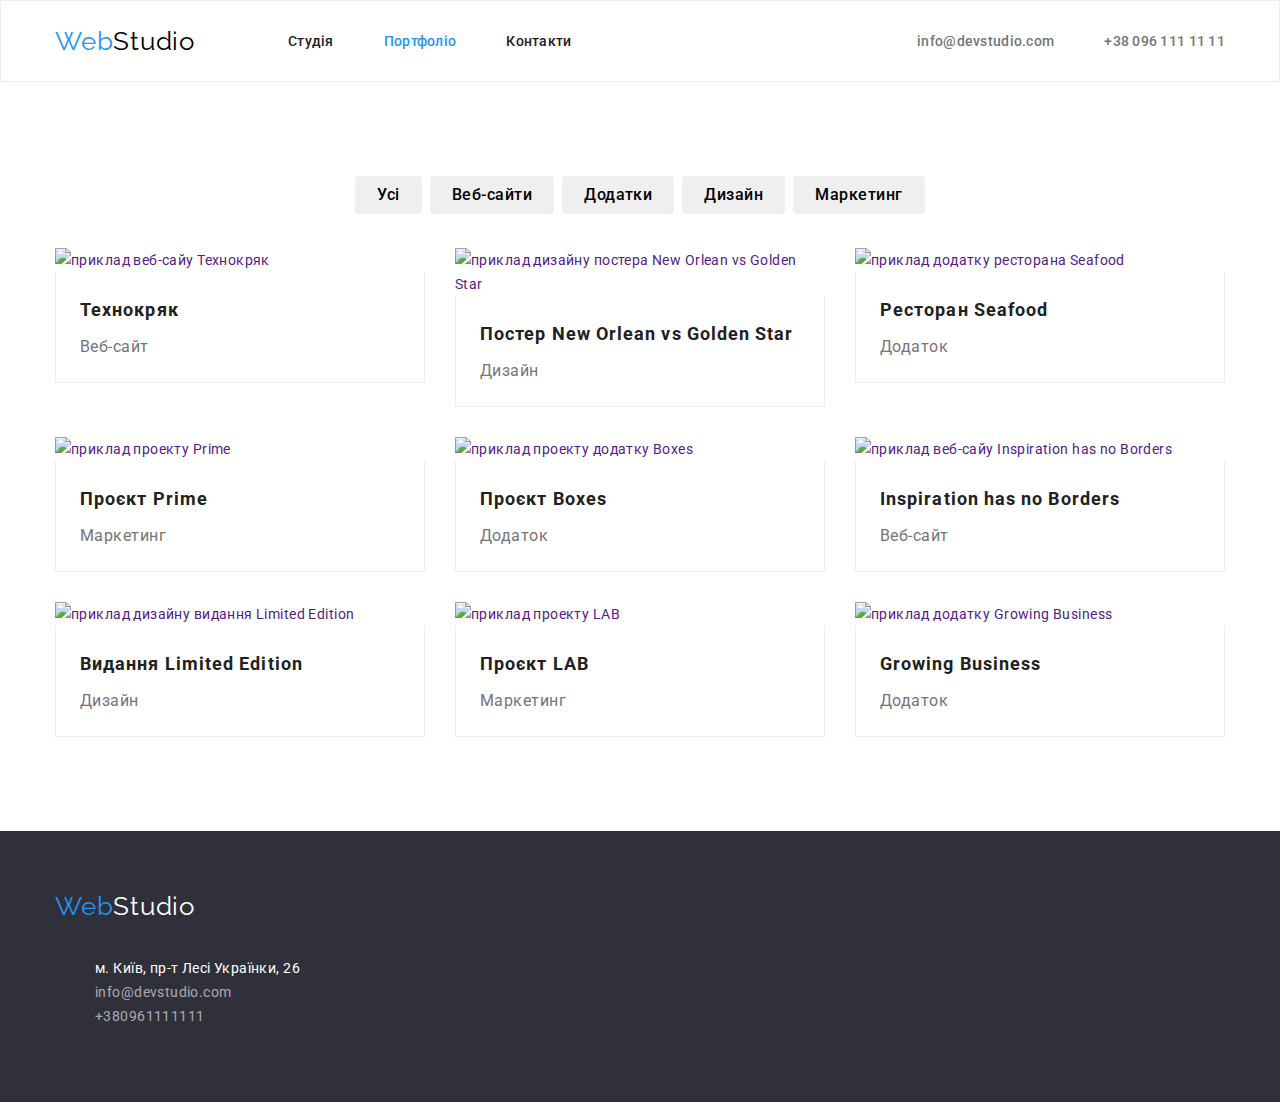
==== portfolio.html @ 585552d9 "Закінчена 3 домашня робота" ====
<!DOCTYPE html>
<html lang="uk">
  <head>
    <meta charset="UTF-8" />
    <meta http-equiv="X-UA-Compatible" content="IE=edge" />
    <meta name="viewport" content="width=device-width, initial-scale=1.0" />
    <title>WebStudio</title>
    <link rel="preconnect" href="https://fonts.googleapis.com" />
    <link rel="preconnect" href="https://fonts.gstatic.com" crossorigin />
    <link
      href="https://fonts.googleapis.com/css2?family=Raleway:wght@700&family=Roboto:wght@400;500;700;900&display=swap"
      rel="stylesheet"
    />
    <link 
    rel="stylesheet"
    href="https://cdnjs.cloudflare.com/ajax/libs/modern-normalize/1.1.0/modern-normalize.min.css"
    />
    <link rel="stylesheet" href="./css/styles.css" />
  </head>
  <body>
    <header class="page-header">
     <div class="container container-top-line">
      <a href="./index.html" lang="en" class="logo"><span class="logo-blue">Web</span>Studio</a>
      <nav>
        <ul class="menu-nav list">
          <li class="menu-nav-item"><a href="./index.html" class="link">Студія</a></li>
          <li class="menu-nav-item"><a href="./portfolio.html" class="link current">Портфоліо</a></li>
          <li class="menu-nav-item"><a href="./contact.html" class="link">Контакти</a></li>
        </ul>
      </nav>

      <ul class="contact list">
        <li class="contact-item">
          <a href="mailto:info@devstudio.com" class="link">info@devstudio.com</a>
        </li>
        <li class="contact-item">
          <a href="tel:+380961111111" class="link">+38 096 111 11 11</a>
        </li>
      </ul>
     </div>
    </header>
    <main >
      <section class="our-projects">
        <div class="container">
        <h1 class="peculiarities-title">Усі роботи</h1>
        <ul class="filter list">
          <li><button type="button" class="btn">Усі</button></li>
          <li><button type="button" class="btn">Веб-сайти</button></li>
          <li><button type="button" class="btn">Додатки</button></li>
          <li><button type="button" class="btn">Дизайн</button></li>
          <li><button type="button" class="btn">Маркетинг</button></li>
        </ul>
    </div>
    <div class="container">
        <ul class="projects list">
         <li class="project-item"> 
          <a href="" class="link">
            <img src="./images/img-8.jpg" alt="приклад веб-сайу Технокряк" width="370" />
            <div class="project-item-description">
            <h2 class="title">Технокряк</h2>
            <p class="title-text">Веб-сайт</p>
            </div>
          </a>
         </li>
         <li class="project-item">
          <a href="" class="link">
            <img
              src="./images/img-9.jpg"
              alt="приклад дизайну постера New Orlean vs Golden Star"
              width="370"
            />
            <div class="project-item-description">
            <h2 class="title">Постер <span lang="en">New Orlean vs Golden Star</span></h2>
            <p class="title-text">Дизайн</p>
            </div>
          </a>
          </li>
          <li class="project-item">
           <a href="" class="link">
            <img src="./images/img-10.jpg" alt="приклад додатку ресторана Seafood" width="370" />
            <div class="project-item-description">
            <h2 class="title">Ресторан <span lang="en">Seafood</span></h2>
            <p class="title-text">Додаток</p>
            </div>
           </a>
          </li>
          <li class="project-item">
           <a href="" class="link">
            <img src="./images/img-11.jpg" alt="приклад проекту Prime" width="370" />
            <div class="project-item-description">
            <h2 class="title">Проєкт <span lang="en">Prime</span></h2>
            <p class="title-text">Маркетинг</p>
            </div>
           </a>
          </li>
          <li class="project-item">
            <a href="" class="link">
            <img src="./images/img-12.jpg" alt="приклад проекту додатку Boxes" width="370" />
            <div class="project-item-description">
            <h2 class="title">Проєкт <span lang="en">Boxes</span></h2>
            <p class="title-text">Додаток</p>
            </div>
            </a>
          </li>
          <li class="project-item">
           <a href="" class="link">
            <img
              src="./images/img-13.jpg"
              alt="приклад веб-сайу Inspiration has no Borders"
              width="370"
            />
            <div class="project-item-description">
            <h2 class="title" lang="en">Inspiration has no Borders</h2>
            <p class="title-text">Веб-сайт</p>
            </div>
           </a>
          </li>
          <li class="project-item">
            <a href="" class="link">
            <img
              src="./images/img-14.jpg"
              alt="приклад дизайну видання Limited Edition"
              width="370"
            />
           <div class="project-item-description">
            <h2 class="title">Видання <span lang="en">Limited Edition</span></h2>
            <p class="title-text">Дизайн</p>
           </div>
           </a>
          </li>
          <li class="project-item">
            <a href="" class="link">
            <img src="./images/img-15.jpg" alt="приклад проекту LAB" width="370" />
            <div class="project-item-description">
            <h2 class="title">Проєкт <span lang="en">LAB</span></h2>
            <p class="title-text">Маркетинг</p>
            </div>
            </a>
          </li>
          <li class="project-item">
            <a href="" class="link">
            <img src="./images/img-16.jpg" alt="приклад додатку Growing Business" width="370" />
            <div class="project-item-description">
            <h2 class="title" lang="en">Growing Business</h2>
            <p class="title-text">Додаток</p>
            </div>
            </a>
          </li>
        </ul>
      </div>
      </section>
    </main>
    <footer class="footer business">
      <!--footer(нижній колонтитул)-->
      <div class="container">
      <a href="./index.html" lang="en" class="logo"><span class="logo-blue">Web</span>Studio</a>
      <address>
        <ul>
          <li>
            <a
              class="text"
              href="https://goo.gl/maps/SXyf6wx4gJUyMiwA7"
              target="_blank"
              rel="noreferrer noopener nofollow"
              >м. Київ, пр-т Лесі Українки, 26</a
            >
          </li>
          <li><a href="mailto:info@devstudio.com" class="link">info@devstudio.com</a></li>
          <li><a href="tel:+380961111111" class="link">+380961111111</a></li>
        </ul>
      </address>
      </div>
    </footer>
  </body>
</html>
---- css/styles.css ----
:root {
  --primari-text-color: #212121;
  --title-text-color: #757575;
  --accent-color: #2196f3;
  --text-white: #ffffff;
  --text-black: #000000;
  --business-color: #2f303a;
  --hover-color: #188ce8;
  --footer-link-text: #ffffff99;
  --background-color-our-teams: #F5F4FA;
}

body {
  background-color: var(--text-white);
  color: var(--primari-text-color);
  font-family: Roboto, sans-serif;
  font-size: 14px;
  line-height: calc(24 / 14);
  letter-spacing: 0.03em;
  text-decoration: none;
}

ul {
  list-style-type: none;
}

.logo {
  display: inline-block;
  color: var(--text-black);
  font-family: Raleway, sans-serif;
  font-size: 26px;
  line-height: calc(31 / 26);
  letter-spacing: 0.03em;
  text-decoration: none;
}

.logo .logo-blue {
  color: var(--accent-color);
}

img {
  width: 100%;
  height: auto;
  display: block;
}

.page-header {
  border: 1px solid #ececec;
}


.list {
  margin: 0;
  padding: 0;

  list-style: none;
}

.container-top-line {
  display: flex;
  align-items: center;
}

.menu-nav {
  display: flex;
  margin-left: 93px;
}

.menu-nav .menu-nav-item:not(:last-child) {
  margin-right: 50px;
}

.menu-nav .link {
  display: block;
  padding-top: 32px;
  padding-bottom: 32px;

  color: var(--primari-text-color);
  font-weight: 500;
  font-size: 14px;
  line-height: calc(16 / 14);
  letter-spacing: 0.02em;
  text-decoration: none;
}

.menu-nav .link:hover,
.menu-nav .link:focus {
  color: var(--accent-color);
}

.menu-nav .link.current {
  color: var(--accent-color);
}

.contact {
  display: flex;
  margin-left: auto;
}

.contact .contact-item + .contact-item {
  margin-left: 50px;
}

.contact .link {
  display: block;
  padding-top: 32px;
  padding-bottom: 32px;

  color: var(--title-text-color);
  font-weight: 500;
  font-size: 14px;
  line-height: calc(16 / 14);
  letter-spacing: 0.02em;
  text-decoration: none;
}

.contact .link:hover,
.contact .link:focus {
  color: var(--accent-color);
}

.business {
  padding-bottom: 200px;
  padding-top: 200px;

  background-color: var(--business-color);
}

.hero-title {
  margin: 0 auto 30px;
  width: 696px;

  color: var(--text-white);
  font-weight: 900;
  font-size: 44px;
  line-height: calc(60 / 44);
  text-align: center;
  letter-spacing: 0.06em;
  text-transform: uppercase;
  align-items: center;
  text-align: center;
}

.peculiarities {
  padding-bottom: 94px;
  padding-top: 94px;
}

.peculiarities-title {
  position: absolute;
  width: 1px;
  height: 1px;
  margin: -1px;
  border: 0;
  padding: 0;
  white-space: nowrap;
  clip-path: inset(100%);
  clip: rect(0 0 0 0);
  overflow: hidden;
}

.features-list {
  display: flex;
  align-items: flex-start;
  flex-basis: calc((100% - 90px) / 4);
  margin-right: 30px;
}

.features-list-item {
  width: 270px;
  align-items: flex-start;
}

.features-list-item:not(:last-child) {
  margin-right: 30px;
}

.features-list .title {
  margin-top: 0;
  margin-bottom: 10px;

  color: var(--primari-text-color);
  font-size: 14px;
  line-height: calc(16 / 14);
  letter-spacing: 0.03em;
  text-transform: uppercase;
}

.features-list .title-text {
  margin-top: 0;
  margin-bottom: 0;

  color: var(--title-text-color);
}

.our-work {
  padding-bottom: 94px;
}

.box {
  display: flex;
}

.box-item {
  margin: 0;
  width: 370px;
  height: 294px;
}

.box-item:not(:last-child) {
  margin-right: 30px;
}

.our-work-title {
  margin-top: 0;
  margin-bottom: 50px;
  min-width: 366px;

  color: var(--primari-text-color);
  font-size: 36px;
  line-height: calc(42 / 36);
  text-align: center;
  letter-spacing: 0.03em;
}

.our-teams {
  background-color: var(--background-color-our-teams);
}

.our-teams-title {
  margin-top: 0;
  margin-bottom: 50px;
  min-width: 264px;
  padding-top: 94px;

  color: var(--primari-text-color);
  font-size: 36px;
  line-height: calc(42 / 36);
  text-align: center;
  letter-spacing: 0.03em;
}

.teams {
  display: flex;
  flex-basis: calc((100% - 90px) / 4);
  padding-bottom: 94px;
}

.teams-item:not(:last-child) {
  margin-right: 30px;
}

.teams-item-description {
  padding-top: 30px;
  padding-bottom: 30px;
  margin: 0;

  background: #ffffff;
  box-shadow: 0px 1px 3px rgba(0, 0, 0, 0.12), 0px 1px 1px rgba(0, 0, 0, 0.14),
    0px 2px 1px rgba(0, 0, 0, 0.2);
  border-radius: 0px 0px 4px 4px;
}

.teams-item .blok {
  display: block;
}

.teams .title {
  margin: 0 0 10px 0;

  color: var(--primari-text-color);
  font-weight: 500;
  font-size: 16px;
  line-height: calc(19 / 16);
  text-align: center;
  letter-spacing: 0.03em;
}

.teams .text {
  margin: 0;

  color: var(--title-text-color);
  font-size: 16px;
  line-height: calc(19 / 16);
  text-align: center;
  letter-spacing: 0.03em;
}

.btn-primary {
  padding: 10px 32px;
  min-width: 216px;
  border: none;
  margin: 0 auto;

  background-color: var(--accent-color);
  color: var(--text-white);
  font-family: inherit;
  font-weight: 700;
  font-size: 16px;
  line-height: calc(30 / 16);
  display: flex;
  align-items: center;
  text-align: center;
  letter-spacing: 0.06em;
  cursor: pointer;
  box-shadow: 0px 4px 4px rgba(0, 0, 0, 0.15);
  border-radius: 4px;
}

.btn-primary:hover,
.btn-primary:focus {
  background-color: var(--hover-color);
}

.footer .text {
  margin-top: 0;
  margin-bottom: 0;

  color: var(--text-white);
  font-style: normal;
  font-size: 14px;
  line-height: calc(24 / 14);
  letter-spacing: 0.03em;
  text-decoration: none;
}

.address {
  font-style: normal;
}

.footer .link {
  font-style: normal;
  color: var(--footer-link-text);
  text-decoration: none;
}

.footer .link:hover,
.footer .link:focus {
  color: var(--accent-color);
}

.footer .logo {
  margin-bottom: 20px;
  color: var(--text-white);
}

.our-projects {
  padding-bottom: 94px;
}

.filter {
  display: flex;
  justify-content: center;
  padding-top: 94px;
  margin-bottom: 34px;
}

.filter :not(:last-child) {
  margin-right: 8px;
}


.filter .btn {
  padding: 6px 22px;

  font-weight: 500;
  font-size: 16px;
  line-height: calc(26 / 16);
  text-align: center;
  letter-spacing: 0.03em;
  cursor: pointer;
  border-radius: 4px;
  border: none;
}

.filter .btn:hover,
.filter .btn:focus,
.filter .btn:active {
  color: var(--text-white);
  background-color: var(--accent-color);
}

.projects .title {
  font-size: 18px;
  line-height: calc(36 / 18);
  letter-spacing: 0.06em;
}

.projects .title-text {
  color: var(--title-text-color);
  font-size: 16px;
  line-height: calc(30 / 16);
  letter-spacing: 0.03em;
}
.projects {
  display: flex;
  flex-wrap: wrap;
  padding: 0;
  margin: 0;
}

.projects > .project-item {
  flex-basis: calc((100% - 60px) / 3);
  margin-bottom: 30px;
  margin-right: 30px;
}

.project-item .link {
  text-decoration: none;
}

.project-item:nth-child(3n) {
  margin-right: 0;
}

.project-item:nth-last-child(-n + 3) {
  margin-bottom: 0;
}

.project-item .title {
  margin: 0 0 4px 0;

  color: var(--primari-text-color);
  font-size: 18px;
  line-height: calc(36 / 18);
  letter-spacing: 0.06em;
}

.project-item-description {
  padding: 20px 24px;

  background: #ffffff;
  border-bottom: 1px solid #eeeeee;
  border-left: 1px solid #eeeeee;
  border-right: 1px solid #eeeeee;
}

.project-item .title-text {
  margin: 0;

  color: var(--title-text-color);
  font-size: 16px;
  line-height: calc(30 / 16);
  letter-spacing: 0.03em;
}
/*HW3 start*/
.container {
  margin-left: auto;
  margin-right: auto;
  width: 1200px;
  padding-left: 15px;
  padding-right: 15px;
}
.footer {
  padding-bottom: 60px;
  padding-top: 60px;
}

/*finish*/
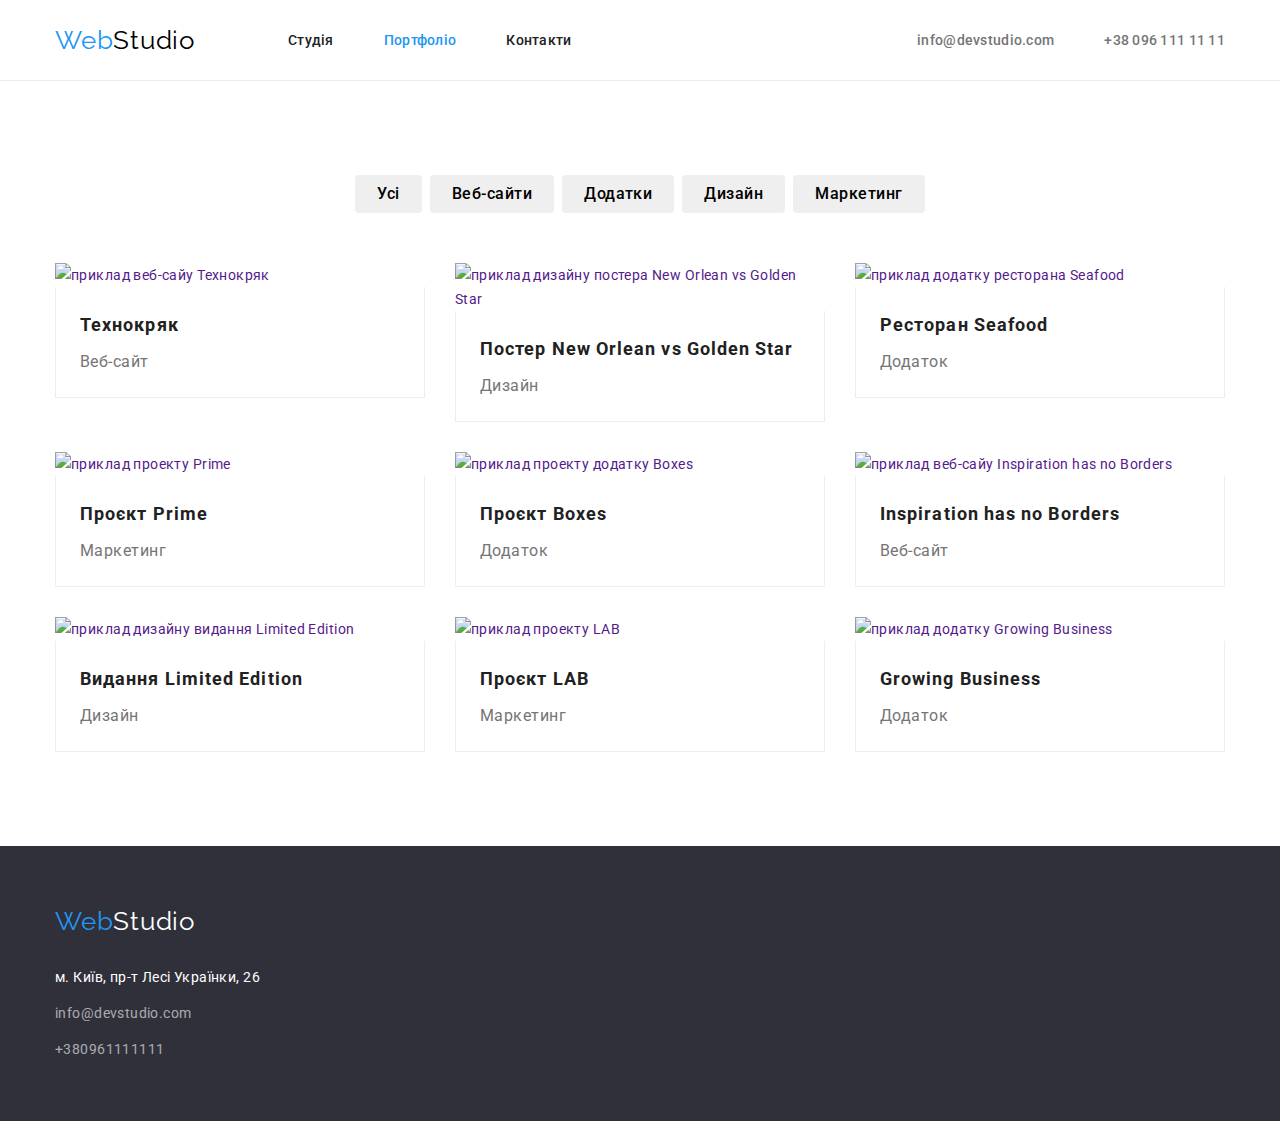
==== commit 8b48753a: "Зміни відносно повторної перевірки ДЗ ментором" ====
--- a/portfolio.html
+++ b/portfolio.html
@@ -50,8 +50,6 @@
           <li><button type="button" class="btn">Дизайн</button></li>
           <li><button type="button" class="btn">Маркетинг</button></li>
         </ul>
-    </div>
-    <div class="container">
         <ul class="projects list">
          <li class="project-item"> 
           <a href="" class="link">
@@ -155,8 +153,8 @@
       <div class="container">
       <a href="./index.html" lang="en" class="logo"><span class="logo-blue">Web</span>Studio</a>
       <address>
-        <ul>
-          <li>
+        <ul class="list">
+          <li class="footer-item">
             <a
               class="text"
               href="https://goo.gl/maps/SXyf6wx4gJUyMiwA7"
@@ -165,8 +163,8 @@
               >м. Київ, пр-т Лесі Українки, 26</a
             >
           </li>
-          <li><a href="mailto:info@devstudio.com" class="link">info@devstudio.com</a></li>
-          <li><a href="tel:+380961111111" class="link">+380961111111</a></li>
+          <li class="footer-item"><a href="mailto:info@devstudio.com" class="link">info@devstudio.com</a></li>
+          <li class="footer-item"><a href="tel:+380961111111" class="link">+380961111111</a></li>
         </ul>
       </address>
       </div>
--- a/css/styles.css
+++ b/css/styles.css
@@ -8,6 +8,8 @@
   --hover-color: #188ce8;
   --footer-link-text: #ffffff99;
   --background-color-our-teams: #F5F4FA;
+  --page-header-color: #ececec;
+  --project-item-color: #eeeeee;
 }
 
 body {
@@ -45,7 +47,8 @@
 }
 
 .page-header {
-  border: 1px solid #ececec;
+  background-color: var(--text-white);
+  border-bottom: 1px solid var(--page-header-color);
 }
 
 
@@ -59,6 +62,11 @@
 .container-top-line {
   display: flex;
   align-items: center;
+}
+
+.main-nav {
+  display: flex;
+  align-items: center; 
 }
 
 .menu-nav {
@@ -161,9 +169,7 @@
 
 .features-list {
   display: flex;
-  align-items: flex-start;
   flex-basis: calc((100% - 90px) / 4);
-  margin-right: 30px;
 }
 
 .features-list-item {
@@ -225,6 +231,7 @@
 
 .our-teams {
   background-color: var(--background-color-our-teams);
+  padding-bottom: 94px;
 }
 
 .our-teams-title {
@@ -232,7 +239,6 @@
   margin-bottom: 50px;
   min-width: 264px;
   padding-top: 94px;
-
   color: var(--primari-text-color);
   font-size: 36px;
   line-height: calc(42 / 36);
@@ -243,7 +249,6 @@
 .teams {
   display: flex;
   flex-basis: calc((100% - 90px) / 4);
-  padding-bottom: 94px;
 }
 
 .teams-item:not(:last-child) {
@@ -340,19 +345,23 @@
 }
 
 .footer .logo {
-  margin-bottom: 20px;
+  margin-bottom: 28px;
   color: var(--text-white);
 }
 
 .our-projects {
+  padding-top: 94px;
   padding-bottom: 94px;
 }
 
+.footer-item:not(:last-child) {
+margin-bottom: 12px;
+}
+
 .filter {
   display: flex;
   justify-content: center;
-  padding-top: 94px;
-  margin-bottom: 34px;
+  margin-bottom: 50px;
 }
 
 .filter :not(:last-child) {
@@ -378,6 +387,7 @@
 .filter .btn:active {
   color: var(--text-white);
   background-color: var(--accent-color);
+  filter: drop-shadow(0px 4px 4px rgba(0, 0, 0, 0.25));
 }
 
 .projects .title {
@@ -429,10 +439,10 @@
 .project-item-description {
   padding: 20px 24px;
 
-  background: #ffffff;
-  border-bottom: 1px solid #eeeeee;
-  border-left: 1px solid #eeeeee;
-  border-right: 1px solid #eeeeee;
+  background: var(--text-white);
+  border-bottom: 1px solid var(--project-item-color);
+  border-left: 1px solid var(--project-item-color);
+  border-right: 1px solid var(--project-item-color);
 }
 
 .project-item .title-text {
@@ -445,11 +455,9 @@
 }
 /*HW3 start*/
 .container {
-  margin-left: auto;
-  margin-right: auto;
   width: 1200px;
-  padding-left: 15px;
-  padding-right: 15px;
+  padding: 0px 15px;
+  margin: 0 auto;
 }
 .footer {
   padding-bottom: 60px;
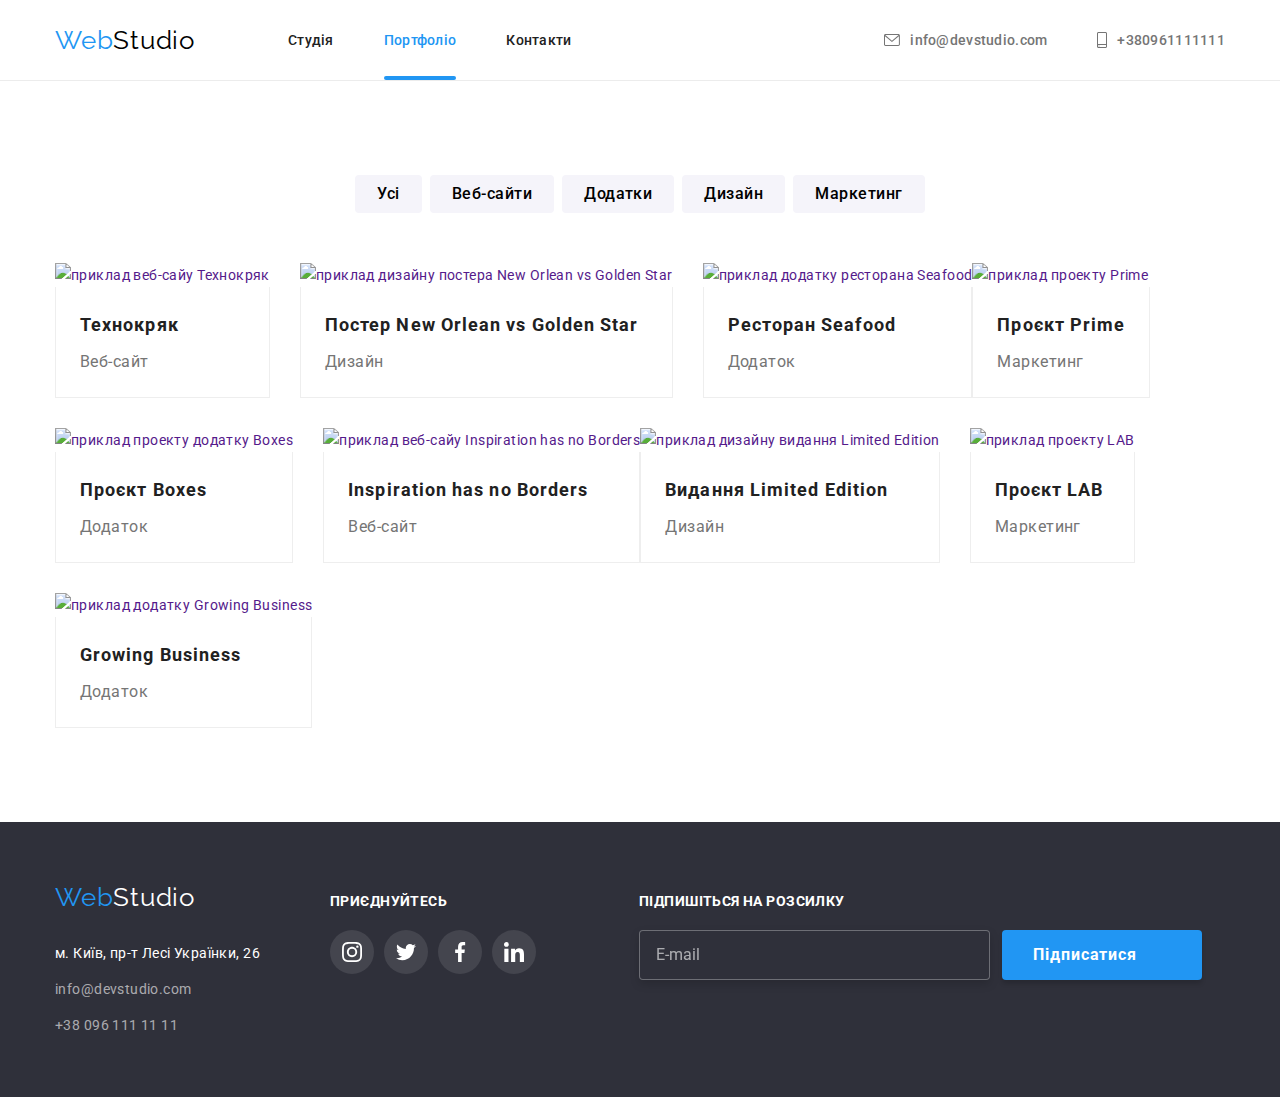
==== commit 9bf652bb: "ДЗ №6" ====
--- a/portfolio.html
+++ b/portfolio.html
@@ -11,162 +11,295 @@
       href="https://fonts.googleapis.com/css2?family=Raleway:wght@700&family=Roboto:wght@400;500;700;900&display=swap"
       rel="stylesheet"
     />
-    <link 
-    rel="stylesheet"
-    href="https://cdnjs.cloudflare.com/ajax/libs/modern-normalize/1.1.0/modern-normalize.min.css"
+    <link
+      rel="stylesheet"
+      href="https://cdnjs.cloudflare.com/ajax/libs/modern-normalize/1.1.0/modern-normalize.min.css"
     />
     <link rel="stylesheet" href="./css/styles.css" />
   </head>
   <body>
     <header class="page-header">
-     <div class="container container-top-line">
-      <a href="./index.html" lang="en" class="logo"><span class="logo-blue">Web</span>Studio</a>
-      <nav>
-        <ul class="menu-nav list">
-          <li class="menu-nav-item"><a href="./index.html" class="link">Студія</a></li>
-          <li class="menu-nav-item"><a href="./portfolio.html" class="link current">Портфоліо</a></li>
-          <li class="menu-nav-item"><a href="./contact.html" class="link">Контакти</a></li>
-        </ul>
-      </nav>
+      <div class="container container-top-line">
+        <a href="./index.html" lang="en" class="logo"><span class="logo-blue">Web</span>Studio</a>
+        <nav>
+          <ul class="menu-nav list">
+            <li class="menu-nav-item"><a href="./index.html" class="link">Студія</a></li>
+            <li class="menu-nav-item">
+              <a href="./portfolio.html" class="link current">Портфоліо</a>
+            </li>
+            <li class="menu-nav-item"><a href="./contact.html" class="link">Контакти</a></li>
+          </ul>
+        </nav>
 
-      <ul class="contact list">
-        <li class="contact-item">
-          <a href="mailto:info@devstudio.com" class="link">info@devstudio.com</a>
-        </li>
-        <li class="contact-item">
-          <a href="tel:+380961111111" class="link">+38 096 111 11 11</a>
-        </li>
-      </ul>
-     </div>
-    </header>
-    <main >
-      <section class="our-projects">
-        <div class="container">
-        <h1 class="peculiarities-title">Усі роботи</h1>
-        <ul class="filter list">
-          <li><button type="button" class="btn">Усі</button></li>
-          <li><button type="button" class="btn">Веб-сайти</button></li>
-          <li><button type="button" class="btn">Додатки</button></li>
-          <li><button type="button" class="btn">Дизайн</button></li>
-          <li><button type="button" class="btn">Маркетинг</button></li>
-        </ul>
-        <ul class="projects list">
-         <li class="project-item"> 
-          <a href="" class="link">
-            <img src="./images/img-8.jpg" alt="приклад веб-сайу Технокряк" width="370" />
-            <div class="project-item-description">
-            <h2 class="title">Технокряк</h2>
-            <p class="title-text">Веб-сайт</p>
-            </div>
-          </a>
-         </li>
-         <li class="project-item">
-          <a href="" class="link">
-            <img
-              src="./images/img-9.jpg"
-              alt="приклад дизайну постера New Orlean vs Golden Star"
-              width="370"
-            />
-            <div class="project-item-description">
-            <h2 class="title">Постер <span lang="en">New Orlean vs Golden Star</span></h2>
-            <p class="title-text">Дизайн</p>
-            </div>
-          </a>
+        <ul class="contact list">
+          <li class="contact-item">
+            <a href="mailto:info@devstudio.com" class="link">
+              <svg class="header-icon" width="16" height="12">
+                <use href="./images/icons.svg#icon-envelope"></use>
+              </svg>
+              info@devstudio.com</a
+            >
           </li>
-          <li class="project-item">
-           <a href="" class="link">
-            <img src="./images/img-10.jpg" alt="приклад додатку ресторана Seafood" width="370" />
-            <div class="project-item-description">
-            <h2 class="title">Ресторан <span lang="en">Seafood</span></h2>
-            <p class="title-text">Додаток</p>
-            </div>
-           </a>
-          </li>
-          <li class="project-item">
-           <a href="" class="link">
-            <img src="./images/img-11.jpg" alt="приклад проекту Prime" width="370" />
-            <div class="project-item-description">
-            <h2 class="title">Проєкт <span lang="en">Prime</span></h2>
-            <p class="title-text">Маркетинг</p>
-            </div>
-           </a>
-          </li>
-          <li class="project-item">
-            <a href="" class="link">
-            <img src="./images/img-12.jpg" alt="приклад проекту додатку Boxes" width="370" />
-            <div class="project-item-description">
-            <h2 class="title">Проєкт <span lang="en">Boxes</span></h2>
-            <p class="title-text">Додаток</p>
-            </div>
-            </a>
-          </li>
-          <li class="project-item">
-           <a href="" class="link">
-            <img
-              src="./images/img-13.jpg"
-              alt="приклад веб-сайу Inspiration has no Borders"
-              width="370"
-            />
-            <div class="project-item-description">
-            <h2 class="title" lang="en">Inspiration has no Borders</h2>
-            <p class="title-text">Веб-сайт</p>
-            </div>
-           </a>
-          </li>
-          <li class="project-item">
-            <a href="" class="link">
-            <img
-              src="./images/img-14.jpg"
-              alt="приклад дизайну видання Limited Edition"
-              width="370"
-            />
-           <div class="project-item-description">
-            <h2 class="title">Видання <span lang="en">Limited Edition</span></h2>
-            <p class="title-text">Дизайн</p>
-           </div>
-           </a>
-          </li>
-          <li class="project-item">
-            <a href="" class="link">
-            <img src="./images/img-15.jpg" alt="приклад проекту LAB" width="370" />
-            <div class="project-item-description">
-            <h2 class="title">Проєкт <span lang="en">LAB</span></h2>
-            <p class="title-text">Маркетинг</p>
-            </div>
-            </a>
-          </li>
-          <li class="project-item">
-            <a href="" class="link">
-            <img src="./images/img-16.jpg" alt="приклад додатку Growing Business" width="370" />
-            <div class="project-item-description">
-            <h2 class="title" lang="en">Growing Business</h2>
-            <p class="title-text">Додаток</p>
-            </div>
-            </a>
+          <li class="contact-item">
+            <a href="tel:+380961111111" class="link">
+              <svg class="header-icon" width="10" height="16">
+                <use href="./images/icons.svg#icon-smartphone"></use>
+              </svg>
+              +380961111111</a
+            >
           </li>
         </ul>
       </div>
+    </header>
+    <main>
+      <section class="our-projects">
+        <div class="container">
+          <h1 class="peculiarities-title">Усі роботи</h1>
+          <ul class="filter list">
+            <li><button type="button" class="btn">Усі</button></li>
+            <li><button type="button" class="btn">Веб-сайти</button></li>
+            <li><button type="button" class="btn">Додатки</button></li>
+            <li><button type="button" class="btn">Дизайн</button></li>
+            <li><button type="button" class="btn">Маркетинг</button></li>
+          </ul>
+          <ul class="projects list">
+            <li class="project-item">
+              <a href="" class="link">
+                <div class="thumb">
+                  <img src="./images/img-8.jpg" alt="приклад веб-сайу Технокряк" width="370" />
+                   <p class="text-overlay">
+                    Ресурс пропонує комплексні пропозиції з різним рівнем
+                    функціоналу та сервісів. Все це дозволить відвідувачу
+                    отримати вичерпні відомості про компанію чи приватну особу.
+                  </p>
+                  </div>
+                  <div class="project-item-description"></p>
+                  <h2 class="title">Технокряк</h2>
+                  <p class="title-text">Веб-сайт</p>
+                </div>
+              </a>
+            </li>
+            <li class="project-item">
+              <a href="" class="link">
+                <div class="thumb">
+                <img
+                  src="./images/img-9.jpg"
+                  alt="приклад дизайну постера New Orlean vs Golden Star"
+                  width="370"
+                />
+               <p class="text-overlay">
+                    Ресурс пропонує комплексні пропозиції з різним рівнем
+                    функціоналу та сервісів. Все це дозволить відвідувачу
+                    отримати вичерпні відомості про компанію чи приватну особу.
+                  </p>
+                </div>
+                <div class="project-item-description">
+                  <h2 class="title">Постер <span lang="en">New Orlean vs Golden Star</span></h2>
+                  <p class="title-text">Дизайн</p>
+                </div>
+              </a>
+            </li>
+            <li class="project-item">
+              <a href="" class="link">
+                <div class="thumb">
+                <img
+                  src="./images/img-10.jpg"
+                  alt="приклад додатку ресторана Seafood"
+                  width="370"
+                />
+                <p class="text-overlay">
+                    Ресурс пропонує комплексні пропозиції з різним рівнем
+                    функціоналу та сервісів. Все це дозволить відвідувачу
+                    отримати вичерпні відомості про компанію чи приватну особу.
+                  </p>
+                </div>
+                <div class="project-item-description">
+                  <h2 class="title">Ресторан <span lang="en">Seafood</span></h2>
+                  <p class="title-text">Додаток</p>
+                </div>
+              </a>
+            </li>
+            <li class="project-item">
+              <a href="" class="link">
+                <div class="thumb">
+                <img src="./images/img-11.jpg" alt="приклад проекту Prime" width="370" />
+                <p class="text-overlay">
+                    Ресурс пропонує комплексні пропозиції з різним рівнем
+                    функціоналу та сервісів. Все це дозволить відвідувачу
+                    отримати вичерпні відомості про компанію чи приватну особу.
+                  </p>
+                </div>
+                <div class="project-item-description">
+                  <h2 class="title">Проєкт <span lang="en">Prime</span></h2>
+                  <p class="title-text">Маркетинг</p>
+                </div>
+              </a>
+            </li>
+            <li class="project-item">
+              <a href="" class="link">
+                <div class="thumb">
+                <img src="./images/img-12.jpg" alt="приклад проекту додатку Boxes" width="370" />
+                <p class="text-overlay">
+                    Ресурс пропонує комплексні пропозиції з різним рівнем
+                    функціоналу та сервісів. Все це дозволить відвідувачу
+                    отримати вичерпні відомості про компанію чи приватну особу.
+                  </p>
+                </div>
+                <div class="project-item-description">
+                  <h2 class="title">Проєкт <span lang="en">Boxes</span></h2>
+                  <p class="title-text">Додаток</p>
+                </div>
+              </a>
+            </li>
+            <li class="project-item">
+              <a href="" class="link">
+                <div class="thumb">
+                <img
+                  src="./images/img-13.jpg"
+                  alt="приклад веб-сайу Inspiration has no Borders"
+                  width="370"
+                />
+                <p class="text-overlay">
+                    Ресурс пропонує комплексні пропозиції з різним рівнем
+                    функціоналу та сервісів. Все це дозволить відвідувачу
+                    отримати вичерпні відомості про компанію чи приватну особу.
+                  </p>
+                </div>
+                <div class="project-item-description">
+                  <h2 class="title" lang="en">Inspiration has no Borders</h2>
+                  <p class="title-text">Веб-сайт</p>
+                </div>
+              </a>
+            </li>
+            <li class="project-item">
+              <a href="" class="link">
+                <div class="thumb">
+                <img
+                  src="./images/img-14.jpg"
+                  alt="приклад дизайну видання Limited Edition"
+                  width="370"
+                />
+                <p class="text-overlay">
+                    Ресурс пропонує комплексні пропозиції з різним рівнем
+                    функціоналу та сервісів. Все це дозволить відвідувачу
+                    отримати вичерпні відомості про компанію чи приватну особу.
+                  </p>
+                </div>
+                <div class="project-item-description">
+                  <h2 class="title">Видання <span lang="en">Limited Edition</span></h2>
+                  <p class="title-text">Дизайн</p>
+                </div>
+              </a>
+            </li>
+            <li class="project-item">
+              <a href="" class="link">
+                <div class="thumb">
+                <img src="./images/img-15.jpg" alt="приклад проекту LAB" width="370" />
+                <p class="text-overlay">
+                    Ресурс пропонує комплексні пропозиції з різним рівнем
+                    функціоналу та сервісів. Все це дозволить відвідувачу
+                    отримати вичерпні відомості про компанію чи приватну особу.
+                  </p>
+                  </div>
+                <div class="project-item-description">
+                  <h2 class="title">Проєкт <span lang="en">LAB</span></h2>
+                  <p class="title-text">Маркетинг</p>
+                </div>
+              </a>
+            </li>
+            <li class="project-item">
+              <a href="" class="link">
+                <div class="thumb">
+                <img src="./images/img-16.jpg" alt="приклад додатку Growing Business" width="370" />
+                <p class="text-overlay">
+                    Ресурс пропонує комплексні пропозиції з різним рівнем
+                    функціоналу та сервісів. Все це дозволить відвідувачу
+                    отримати вичерпні відомості про компанію чи приватну особу.
+                  </p>
+                  </div>
+                <div class="project-item-description">
+                  <h2 class="title" lang="en">Growing Business</h2>
+                  <p class="title-text">Додаток</p>
+                </div>
+              </a>
+            </li>
+          </ul>
+        </div>
       </section>
     </main>
-    <footer class="footer business">
+    <footer class="footer">
       <!--footer(нижній колонтитул)-->
-      <div class="container">
-      <a href="./index.html" lang="en" class="logo"><span class="logo-blue">Web</span>Studio</a>
-      <address>
-        <ul class="list">
-          <li class="footer-item">
-            <a
-              class="text"
-              href="https://goo.gl/maps/SXyf6wx4gJUyMiwA7"
-              target="_blank"
-              rel="noreferrer noopener nofollow"
-              >м. Київ, пр-т Лесі Українки, 26</a
-            >
-          </li>
-          <li class="footer-item"><a href="mailto:info@devstudio.com" class="link">info@devstudio.com</a></li>
-          <li class="footer-item"><a href="tel:+380961111111" class="link">+380961111111</a></li>
-        </ul>
-      </address>
+      <div class="container footer-container">
+        <div>
+          <a href="./index.html" lang="en" class="logo"><span class="logo-blue">Web</span>Studio</a>
+          <address>
+            <ul class="list">
+              <li class="footer-item">
+                <a
+                  class="text-footer"
+                  href="https://goo.gl/maps/SXyf6wx4gJUyMiwA7"
+                  target="_blank"
+                  rel="noreferrer noopener nofollow"
+                  >м. Київ, пр-т Лесі Українки, 26</a
+                >
+              </li>
+              <li class="footer-item">
+                <a href="mailto:info@devstudio.com" class="link">info@devstudio.com</a>
+              </li>
+              <li class="footer-item">
+                <a href="tel:+380961111111" class="link">+38 096 111 11 11</a>
+              </li>
+            </ul>
+          </address>
+        </div>
+        <div class="footer-icon">
+          <p class="footer-title">приєднуйтесь</p>
+
+          <ul class="icon-list list">
+            <li class="list-icon">
+              <a href="https://www.instagram.com" class="icon-link" aria-label="інстаграм">
+                <svg class="icon-svg" width="20" height="20">
+                  <use href="./images/icons.svg#icon-instagram"></use>
+                </svg>
+              </a>
+            </li>
+            <li class="list-icon">
+              <a href="https://twitter.com" class="icon-link" aria-label="твітер">
+                <svg class="icon-svg" width="20" height="20">
+                  <use href="./images/icons.svg#icon-twitter"></use>
+                </svg>
+              </a>
+            </li>
+            <li class="list-icon">
+              <a href="https://www.facebook.com" class="icon-link" aria-label="фейсбук">
+                <svg class="icon-svg" width="20" height="20">
+                  <use href="./images/icons.svg#icon-facebook"></use>
+                </svg>
+              </a>
+            </li>
+            <li class="list-icon">
+              <a href="https://ua.linkedin.com" class="icon-link" aria-label="лінкедін">
+                <svg class="icon-svg" width="20" height="20">
+                  <use href="./images/icons.svg#icon-linkedin"></use>
+                </svg>
+              </a>
+            </li>
+          </ul>
+        </div>
+
+        <form class="footer-form">
+          <b class="form-bold">Підпишіться на розсилку</b>
+          <div class="footer-feeld">
+            <input class="footer-input" type="email" placeholder="E-mail" />
+            <button type="submit" class="footer-submint">
+              Підписатися
+              <svg class="icon-send" width="24" height="24">
+                <use href="./images/icond-modal.svg#icon-telegram"></use>
+              </svg>
+            </button>
+          </div>
+        </form>
+
       </div>
     </footer>
   </body>
--- a/css/styles.css
+++ b/css/styles.css
@@ -1,3 +1,13 @@
+html {
+  box-sizing: border-box;
+}
+
+*,
+*::before,
+*::after {
+  box-sizing: inherit;
+}
+
 :root {
   --primari-text-color: #212121;
   --title-text-color: #757575;
@@ -7,9 +17,19 @@
   --business-color: #2f303a;
   --hover-color: #188ce8;
   --footer-link-text: #ffffff99;
-  --background-color-our-teams: #F5F4FA;
+  --background-color-our-teams: #f5f4fa;
   --page-header-color: #ececec;
   --project-item-color: #eeeeee;
+  --footer-client-color: #afb1b8;
+}
+
+h1,
+h2,
+h3,
+p,
+ul {
+  padding: 0;
+  margin: 0;
 }
 
 body {
@@ -34,6 +54,7 @@
   line-height: calc(31 / 26);
   letter-spacing: 0.03em;
   text-decoration: none;
+  transition: color 250ms cubic-bezier(0.4, 0, 0.2, 1);
 }
 
 .logo .logo-blue {
@@ -51,7 +72,6 @@
   border-bottom: 1px solid var(--page-header-color);
 }
 
-
 .list {
   margin: 0;
   padding: 0;
@@ -66,7 +86,7 @@
 
 .main-nav {
   display: flex;
-  align-items: center; 
+  align-items: center;
 }
 
 .menu-nav {
@@ -76,6 +96,10 @@
 
 .menu-nav .menu-nav-item:not(:last-child) {
   margin-right: 50px;
+}
+
+.menu-nav .menu-nav-item {
+  position: relative;
 }
 
 .menu-nav .link {
@@ -89,6 +113,7 @@
   line-height: calc(16 / 14);
   letter-spacing: 0.02em;
   text-decoration: none;
+  transition: color 250ms cubic-bezier(0.4, 0, 0.2, 1);
 }
 
 .menu-nav .link:hover,
@@ -100,6 +125,30 @@
   color: var(--accent-color);
 }
 
+.menu-nav .link.current::after {
+  width: 100%;
+  height: 4px;
+  border-radius: 2px;
+  background-color: var(--accent-color);
+  opacity: 1;
+}
+
+.menu-nav .link::after {
+  content: '';
+  position: absolute;
+  left: 0;
+  bottom: 0;
+  display: block;
+  width: 100%;
+  height: 4px;
+  border-radius: 2px;
+  background-color: var(--accent-color);
+  opacity: 0;
+}
+.menu-nav .link:hover::after {
+  opacity: 1;
+}
+
 .contact {
   display: flex;
   margin-left: auto;
@@ -110,9 +159,8 @@
 }
 
 .contact .link {
-  display: block;
-  padding-top: 32px;
-  padding-bottom: 32px;
+  display: flex;
+  align-items: center;
 
   color: var(--title-text-color);
   font-weight: 500;
@@ -120,6 +168,7 @@
   line-height: calc(16 / 14);
   letter-spacing: 0.02em;
   text-decoration: none;
+  transition: color 250ms cubic-bezier(0.4, 0, 0.2, 1);
 }
 
 .contact .link:hover,
@@ -128,10 +177,48 @@
 }
 
 .business {
+  text-align: center;
   padding-bottom: 200px;
   padding-top: 200px;
-
-  background-color: var(--business-color);
+  color: var(--text-white);
+  max-width: 1600px;
+  min-height: 600px;
+  margin-left: auto;
+  margin-right: auto;
+  background-image: linear-gradient(to right, rgba(47, 48, 58, 0.4), rgba(47, 48, 58, 0.1)),
+    url(../images/img-17.jpg);
+  background-repeat: no-repeat;
+  background-position: center;
+  background-size: cover;
+
+  /*background-color: var(--business-color);*/
+}
+
+.business-thumb {
+  position: relative;
+  width: 370px;
+  height: 294px;
+}
+
+.business-bg {
+  position: absolute;
+  bottom: 0;
+  width: 100%;
+  padding-top: 27px;
+  padding-bottom: 27px;
+
+  font-weight: 700;
+  font-size: 14px;
+  line-height: 1.14;
+  text-align: center;
+  text-transform: uppercase;
+  color: var(--text-white);
+  background-color: rgba(47, 48, 58, 0.8);
+}
+
+.header-icon {
+  fill: currentColor;
+  margin-right: 10px;
 }
 
 .hero-title {
@@ -181,6 +268,17 @@
   margin-right: 30px;
 }
 
+.features-list .pos-icon {
+  display: flex;
+  width: 270px;
+  height: 120px;
+  align-items: center;
+  justify-content: center;
+  background: var(--background-color-our-teams);
+  border-radius: 4px;
+  margin-bottom: 30px;
+}
+
 .features-list .title {
   margin-top: 0;
   margin-bottom: 10px;
@@ -199,22 +297,86 @@
   color: var(--title-text-color);
 }
 
+.footer-form {
+  margin: 0;
+  padding: 0;
+  margin-left: 93px;
+  margin-top: 12px;
+  width: auto;
+}
+
+.form-bold {
+  display: block;
+  margin-bottom: 20px;
+  font-size: 14px;
+  line-height: 1.14;
+  text-transform: uppercase;
+  color: var(--text-white);
+}
+
+.footer-feeld {
+  display: flex;
+}
+
+.footer-input {
+  padding: 15px 155px 15px 16px;
+  outline: none;
+  background-color: #2f303a;
+  border: 1px solid rgba(255, 255, 255, 0.3);
+  filter: drop-shadow(0px 4px 4px rgba(0, 0, 0, 0.15));
+  border-radius: 4px;
+  color: rgba(255, 255, 255, 0.6);
+  transition: outline-color 250ms cubic-bezier(0.4, 0, 0.2, 1);
+}
+
+.footer-feeld input::placeholder {
+  font-weight: 400;
+  font-size: 16px;
+  line-height: 1.25;
+  color: rgba(255, 255, 255, 0.6);
+}
+
+.footer-feeld:focus-within .footer-input {
+  outline: 1px solid var(--accent-color);
+}
+
+.footer-submint {
+  position: relative;
+  margin-left: 12px;
+  width: 200px;
+  padding: 10px 62px 10px 28px;
+  font-family: 'Roboto';
+  font-style: normal;
+  font-weight: 700;
+  font-size: 16px;
+  line-height: calc(30 / 16);
+  letter-spacing: 0.06em;
+  background: var(--accent-color);
+  box-shadow: 0px 4px 4px rgba(0, 0, 0, 0.15);
+  border: none;
+  border-radius: 4px;
+  color: var(--text-white);
+}
+
+.icon-send {
+  position: absolute;
+  top: 13px;
+  left: 148px;
+}
+
 .our-work {
   padding-bottom: 94px;
 }
 
 .box {
   display: flex;
+  justify-content: space-between;
 }
 
 .box-item {
   margin: 0;
   width: 370px;
   height: 294px;
-}
-
-.box-item:not(:last-child) {
-  margin-right: 30px;
 }
 
 .our-work-title {
@@ -249,20 +411,60 @@
 .teams {
   display: flex;
   flex-basis: calc((100% - 90px) / 4);
-}
-
-.teams-item:not(:last-child) {
+  justify-content: space-between;
+}
+
+.team-icon-list {
+  display: flex;
+  justify-content: center;
+}
+
+.team-list-icon {
+  margin-right: 10px;
+}
+
+.team-list-icon:last-child {
+  margin: 0;
+}
+
+.team-icon-link {
+  display: flex;
+  width: 44px;
+  height: 44px;
+  border-radius: 50%;
+  align-items: center;
+  justify-content: center;
+  color: var(--footer-client-color);
+  transition-property: color, background-color;
+  transition-duration: 250ms;
+  transition-timing-function: cubic-bezier(0.4, 0, 0.2, 1);
+}
+
+.team .teams-item:not(:last-child) {
   margin-right: 30px;
 }
 
 .teams-item-description {
   padding-top: 30px;
   padding-bottom: 30px;
-  margin: 0;
-
-  background: #ffffff;
-  box-shadow: 0px 1px 3px rgba(0, 0, 0, 0.12), 0px 1px 1px rgba(0, 0, 0, 0.14),
-    0px 2px 1px rgba(0, 0, 0, 0.2);
+}
+
+.team-icon-svg {
+  fill: currentColor;
+}
+
+.team-icon-link:hover,
+.team-icon-link:focus {
+  background-color: var(--accent-color);
+  color: var(--text-white);
+}
+
+.teams-item {
+  width: 270px;
+  height: 428px;
+  background-color: var(--text-white);
+  box-shadow: 0px 1px 3px rgb(0 0 0 / 12%), 0px 1px 1px rgb(0 0 0 / 14%),
+    0px 2px 1px rgb(0 0 0 / 20%);
   border-radius: 0px 0px 4px 4px;
 }
 
@@ -283,12 +485,42 @@
 
 .teams .text {
   margin: 0;
+  margin-bottom: 16px;
 
   color: var(--title-text-color);
   font-size: 16px;
   line-height: calc(19 / 16);
   text-align: center;
   letter-spacing: 0.03em;
+}
+
+.thumb {
+  position: relative;
+  overflow: hidden;
+}
+
+.text-overlay {
+  position: absolute;
+  width: 370px;
+  height: 294px;
+  left: 0;
+  top: 0;
+  padding: 63px 24px;
+  font-size: 18px;
+  line-height: 1.56;
+  color: var(--text-white);
+  background: rgba(33, 150, 243, 0.9);
+
+  transform: translateY(100%);
+  opacity: 1;
+  transition: transform 250ms cubic-bezier(0.4, 0, 0.2, 1),
+    opacity 250ms cubic-bezier(0.4, 0, 0.2, 1);
+}
+
+.link:hover .text-overlay,
+.link:focus .text-overlay {
+  opacity: 1;
+  transform: translateY(0);
 }
 
 .btn-primary {
@@ -310,6 +542,7 @@
   cursor: pointer;
   box-shadow: 0px 4px 4px rgba(0, 0, 0, 0.15);
   border-radius: 4px;
+  transition: opacity 250ms cubic-bezier(0.4, 0, 0.2, 1);
 }
 
 .btn-primary:hover,
@@ -317,7 +550,7 @@
   background-color: var(--hover-color);
 }
 
-.footer .text {
+.footer .text-footer {
   margin-top: 0;
   margin-bottom: 0;
 
@@ -327,6 +560,7 @@
   line-height: calc(24 / 14);
   letter-spacing: 0.03em;
   text-decoration: none;
+  transition: color 250ms cubic-bezier(0.4, 0, 0.2, 1);
 }
 
 .address {
@@ -337,6 +571,7 @@
   font-style: normal;
   color: var(--footer-link-text);
   text-decoration: none;
+  transition: color 250ms cubic-bezier(0.4, 0, 0.2, 1);
 }
 
 .footer .link:hover,
@@ -344,6 +579,11 @@
   color: var(--accent-color);
 }
 
+.text-footer:hover,
+.text-footer:focus {
+  color: var(--accent-color);
+}
+
 .footer .logo {
   margin-bottom: 28px;
   color: var(--text-white);
@@ -355,7 +595,7 @@
 }
 
 .footer-item:not(:last-child) {
-margin-bottom: 12px;
+  margin-bottom: 12px;
 }
 
 .filter {
@@ -368,9 +608,9 @@
   margin-right: 8px;
 }
 
-
 .filter .btn {
   padding: 6px 22px;
+  background: var(--background-color-our-teams);
 
   font-weight: 500;
   font-size: 16px;
@@ -380,6 +620,9 @@
   cursor: pointer;
   border-radius: 4px;
   border: none;
+  transition-property: color, background-color, box-shadow;
+  transition-duration: 250ms;
+  transition-timing-function: cubic-bezier(0.4, 0, 0.2, 1);
 }
 
 .filter .btn:hover,
@@ -405,17 +648,21 @@
 .projects {
   display: flex;
   flex-wrap: wrap;
-  padding: 0;
-  margin: 0;
 }
 
 .projects > .project-item {
-  flex-basis: calc((100% - 60px) / 3);
   margin-bottom: 30px;
   margin-right: 30px;
+  transition: box-shadow 250ms cubic-bezier(0.4, 0, 0.2, 1);
+}
+
+.projects .link:hover,
+.projects .link:focus {
+  box-shadow: 0 1px 1px rgb(0 0 0 / 12%), 0 4px 4px rgb(0 0 0 / 6%), 1px 4px 6px rgb(0 0 0 / 16%);
 }
 
 .project-item .link {
+  display: block;
   text-decoration: none;
 }
 
@@ -462,6 +709,324 @@
 .footer {
   padding-bottom: 60px;
   padding-top: 60px;
-}
-
-/*finish*/
+  background-color: var(--business-color);
+}
+
+.section {
+  padding-top: 94px;
+  padding-bottom: 94px;
+}
+
+.customers-title {
+  margin-top: 0;
+  margin-bottom: 50px;
+  font-size: 36px;
+  line-height: 1.17;
+  text-align: center;
+  color: var(--primery-text-color);
+}
+.customers-list {
+  display: flex;
+  justify-content: center;
+}
+
+.item-icon {
+  margin-right: 30px;
+}
+
+.item-icon:last-child {
+  margin: 0;
+}
+
+.link-group {
+  display: flex;
+  width: 170px;
+  height: 92px;
+  align-items: center;
+  justify-content: center;
+  border-radius: 4px;
+  border: 1px solid #afb1b8;
+  color: var(--footer-client-color);
+  transition-property: color, border;
+  transition-duration: 250ms;
+  transition-timing-function: cubic-bezier(0.4, 0, 0.2, 1);
+}
+
+.icon-group {
+  fill: currentColor;
+}
+
+.link-group:focus,
+.link-group:hover {
+  border: 1px solid var(--accent-color);
+  color: var(--accent-color);
+}
+
+.footer-container {
+  display: flex;
+  align-items: baseline;
+}
+
+.footer-icon {
+  margin-left: 70px;
+}
+
+.footer-title {
+  margin-bottom: 20px;
+  font-weight: 700;
+  margin-top: 0;
+  font-size: 14px;
+  line-height: 1.14;
+  text-transform: uppercase;
+  color: var(--text-white);
+}
+
+.icon-list {
+  display: flex;
+  margin-right: 10px;
+}
+
+.list-icon {
+  margin-right: 10px;
+}
+
+.list-icon:last-child {
+  margin: 0;
+}
+
+.icon-link {
+  display: flex;
+  width: 44px;
+  height: 44px;
+  border-radius: 50%;
+  background: rgba(255, 255, 255, 0.1);
+  align-items: center;
+  justify-content: center;
+  transition: background-color 250ms cubic-bezier(0.4, 0, 0.2, 1);
+}
+
+.icon-svg {
+  fill: var(--text-white);
+}
+
+.logo:focus,
+.logo:hover {
+  color: var(--accent-color);
+}
+
+.icon-link:hover,
+.icon-link:focus {
+  background-color: var(--accent-color);
+}
+
+/* МОДАЛЬНЕ ВІКНО */
+.backdrop {
+  position: fixed;
+  top: 0;
+  left: 0;
+  min-width: 100%; /* 100% */
+  min-height: 100%; /* 100% */
+  /* 100% */
+  background-color: rgba(0, 0, 0, 0.2);
+  transition: opacity 250ms cubic-bezier(0.4, 0, 0.2, 1);
+}
+
+.backdrop.is-hidden {
+  opacity: 0;
+  pointer-events: none;
+}
+
+.modal {
+  position: absolute;
+  top: 50%;
+  left: 50%;
+  transform: translate(-50%, -50%);
+  min-width: 528px;
+  min-height: 581px;
+  background-color: var(--text-white);
+  box-shadow: 0px 1px 3px rgba(0, 0, 0, 0.12), 0px 1px 1px rgba(0, 0, 0, 0.14),
+    0px 2px 1px rgba(0, 0, 0, 0.2);
+  border-radius: 4px;
+}
+
+.btn-modal {
+  margin: 8px 8px 0 auto;
+  display: flex;
+  width: 30px;
+  height: 30px;
+  border-radius: 50%;
+  border-color: rgba(0, 0, 0, 0.1);
+  cursor: pointer;
+
+  background: var(--text-white);
+  align-items: center;
+  justify-content: center;
+  color: rgba(0, 0, 0, 0.1);
+}
+
+.icon-modal {
+  color: var(--text-black);
+  transition: fill 250ms cubic-bezier(0.4, 0, 0.2, 1);
+}
+
+.modal-form {
+  width: 100%;
+  padding: 40px;
+}
+
+.modal-bold {
+  display: block;
+  margin-bottom: 12px;
+  font-size: 20px;
+  line-height: calc(23 / 20);
+  text-align: center;
+  color: var(--titele-text-color);
+}
+
+.modal-feeld {
+  position: relative;
+  margin-bottom: 10px;
+}
+
+.modal-feeld:focus-within .modal-input {
+  outline: 1px solid var(--accent-color);
+}
+
+.modal-feeld:focus-within .icon-form {
+  fill: var(--accent-color);
+}
+
+.modal-label {
+  display: block;
+  margin-bottom: 4px;
+  font-size: 12px;
+  line-height: calc(14 / 12);
+  letter-spacing: 0.01em;
+  color: var(--primary-text-color);
+}
+
+.modal-input {
+  padding-top: 10px;
+  padding-bottom: 10px;
+  padding-left: 35px;
+  width: 100%;
+  border: 1px solid rgba(33, 33, 33, 0.2);
+  border-radius: 4px;
+  transition: outline-color 250ms cubic-bezier(0.4, 0, 0.2, 1);
+}
+
+.icon-form {
+  position: absolute;
+  top: 50%;
+  left: 12px;
+  transition: fill 250ms cubic-bezier(0.4, 0, 0.2, 1);
+}
+
+.modal-comment {
+  /* margin: 12px 16px; */
+  margin-bottom: 20px;
+  padding-top: 11px;
+  padding-left: 11px;
+  padding-bottom: 11px;
+  width: 100%;
+  border: 1px solid rgba(33, 33, 33, 0.2);
+  border-radius: 4px;
+  font-size: 12px;
+  line-height: calc(14 / 12);
+  letter-spacing: 0.01em;
+  resize: none;
+  transition: outline-color 250ms cubic-bezier(0.4, 0, 0.2, 1);
+}
+
+.modal-feeld textarea::placeholder {
+  color: rgba(117, 117, 117, 0.5);
+}
+
+.modal-feeld:focus-within .modal-comment {
+  outline: 1px solid var(--accent-color);
+  color: var(--titele-text-color);
+}
+
+.modal-box {
+  display: flex;
+  margin-left: 12px;
+  margin-bottom: 30px;
+  align-items: center;
+  width: 423px;
+  height: 24px;
+  font-size: 14px;
+  line-height: calc(24 / 14);
+  color: var(--title-text-color);
+}
+
+.label-check {
+  display: flex;
+  align-items: center;
+}
+
+.modal-checkbox {
+  position: absolute;
+  white-space: nowrap;
+  width: 1px;
+  height: 1px;
+  overflow: hidden;
+  border: 0;
+  padding: 0;
+  clip: rect(0 0 0 0);
+  clip-path: inset(50%);
+  margin: -1px;
+}
+
+.icon-check {
+  display: inline-block;
+  margin-right: 10px;
+  width: 16px;
+  height: 15px;
+  border: 2px solid var(--primari-text-color);
+  border-radius: 4px;
+  transition-property: background-color, border-color;
+  transition-duration: 250ms;
+  transition-timing-function: cubic-bezier(0.4, 0, 0.2, 1);
+}
+
+.modal-checkbox:checked + .icon-check {
+  border-color: var(--accent-color);
+  background-image: url(../images/icon\ check.svg);
+  background-repeat: no-repeat;
+  background-position: center;
+  background-size: contain;
+  background-color: var(--accent-color);
+  background-origin: border-box;
+}
+
+.modal-link {
+  display: block;
+  padding-left: 10px;
+  color: var(--accent-color);
+}
+
+.form-btn {
+  padding: 0;
+  margin: 0;
+  display: flex;
+  align-items: center;
+  justify-content: center;
+  margin-left: 124px;
+  color: var(--text-white);
+  background-color: var(--accent-color);
+  cursor: pointer;
+  font-family: inherit;
+  font-weight: 700;
+  font-size: 16px;
+  line-height: 1.88;
+  text-align: center;
+  letter-spacing: 0.06em;
+  width: 200px;
+  height: 50px;
+  background: var(--accent-color);
+  border: none;
+  box-shadow: 0px 4px 4px rgb(33, 150, 243, 0.15);
+  border-radius: 4px;
+}
+
+/*finish*/ ;
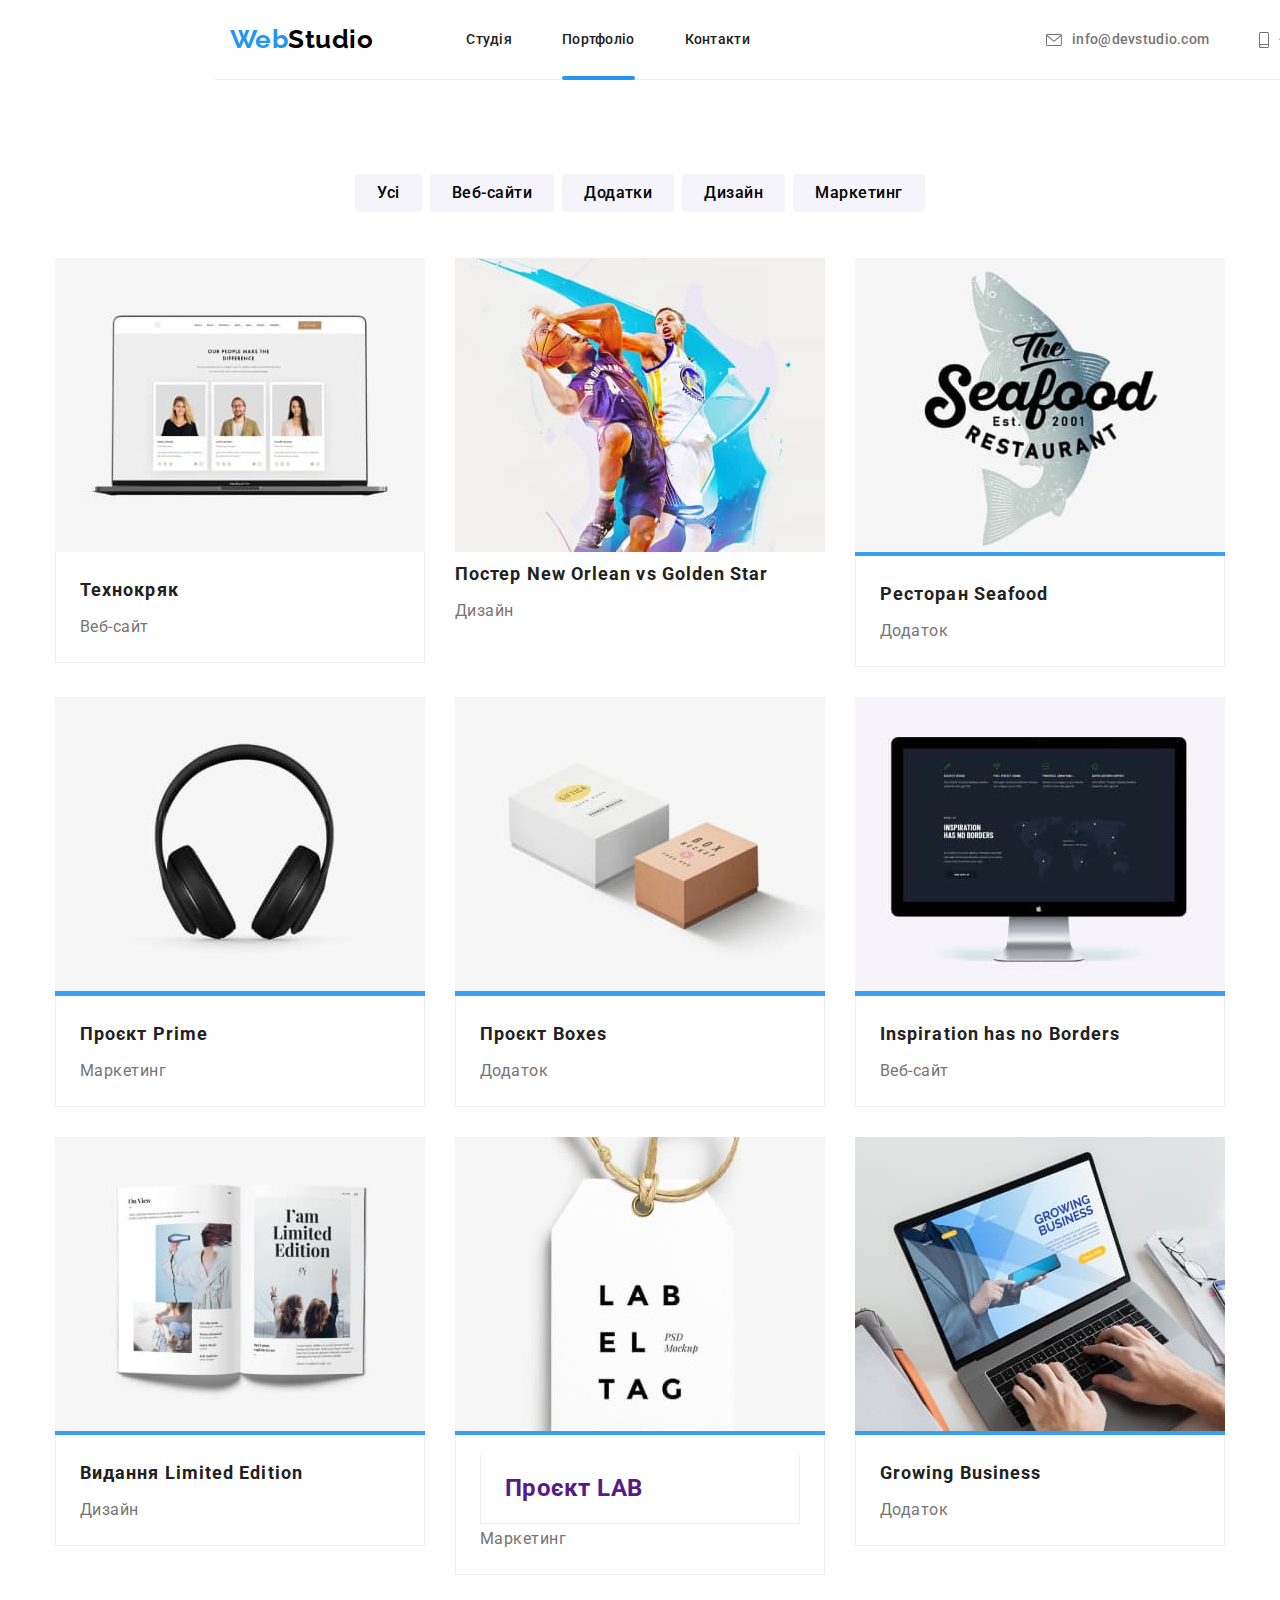
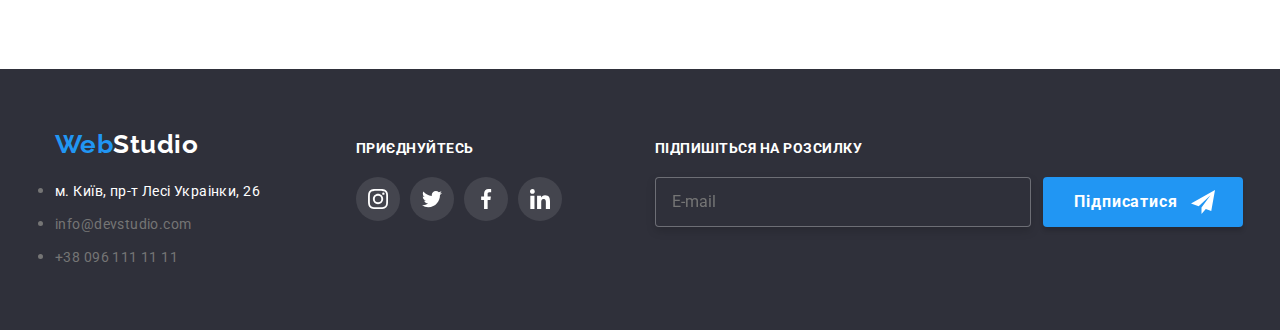
==== commit 7c856dd8: "Дз № 7" ====
--- a/portfolio.html
+++ b/portfolio.html
@@ -4,7 +4,6 @@
     <meta charset="UTF-8" />
     <meta http-equiv="X-UA-Compatible" content="IE=edge" />
     <meta name="viewport" content="width=device-width, initial-scale=1.0" />
-    <title>WebStudio</title>
     <link rel="preconnect" href="https://fonts.googleapis.com" />
     <link rel="preconnect" href="https://fonts.gstatic.com" crossorigin />
     <link
@@ -13,213 +12,283 @@
     />
     <link
       rel="stylesheet"
-      href="https://cdnjs.cloudflare.com/ajax/libs/modern-normalize/1.1.0/modern-normalize.min.css"
+      href="https://cdnjs.cloudflare.com/ajax/libs/modern-normalize/1.0.0/modern-normalize.min.css"
     />
-    <link rel="stylesheet" href="./css/styles.css" />
+    <link rel="stylesheet" href="./css/main.min.css" />
+    <title>portfolio</title>
   </head>
   <body>
+    <!--             HEADER          -->
     <header class="page-header">
-      <div class="container container-top-line">
-        <a href="./index.html" lang="en" class="logo"><span class="logo-blue">Web</span>Studio</a>
-        <nav>
-          <ul class="menu-nav list">
-            <li class="menu-nav-item"><a href="./index.html" class="link">Студія</a></li>
-            <li class="menu-nav-item">
-              <a href="./portfolio.html" class="link current">Портфоліо</a>
-            </li>
-            <li class="menu-nav-item"><a href="./contact.html" class="link">Контакти</a></li>
+      <div class="container main-nav">
+        <nav class="nav-link">
+          <a href="./index.html" lang="en" class="logo link">
+            <span class="logo__span">Web</span>Studio
+          </a>
+    
+          <ul class="site-nav list">
+            <li class="site-nav__item">
+              <a href="./index.html" class="site-nav__link  link"> Студія </a>
+            </li>
+            <li class="site-nav__item">
+              <a href="./portfolio.html" class="site-nav__link site-nav__link--active link"> Портфоліо </a>
+            </li>
+            <li class="site-nav__item">
+              <a href="" class="site-nav__link link"> Контакти </a>
+            </li>
           </ul>
         </nav>
-
-        <ul class="contact list">
-          <li class="contact-item">
-            <a href="mailto:info@devstudio.com" class="link">
-              <svg class="header-icon" width="16" height="12">
-                <use href="./images/icons.svg#icon-envelope"></use>
+    
+        <ul class="contact-nav list">
+          <li class="contact-nav__item">
+            <a class="contact-nav__link link" href="mailto:info@devstudio.com">
+              <svg class="contact-nav__icon" width="16" height="12">
+                <use href="./images/icon.svg#icon-envelope"></use>
               </svg>
-              info@devstudio.com</a
-            >
+              info@devstudio.com
+            </a>
           </li>
-          <li class="contact-item">
-            <a href="tel:+380961111111" class="link">
-              <svg class="header-icon" width="10" height="16">
-                <use href="./images/icons.svg#icon-smartphone"></use>
+          <li class="contact-nav__item">
+            <a class="contact-nav__link link" href="tel:+380961111111">
+              <svg class="contact-nav__icon" width="10" height="16">
+                <use href="./images/icon.svg#icon-smartphone"></use>
               </svg>
-              +380961111111</a
-            >
+              +38 096 111 11 11
+            </a>
           </li>
         </ul>
       </div>
     </header>
+
+    <!--                        MAIN         -->
     <main>
-      <section class="our-projects">
+      <section class="section">
         <div class="container">
-          <h1 class="peculiarities-title">Усі роботи</h1>
-          <ul class="filter list">
-            <li><button type="button" class="btn">Усі</button></li>
-            <li><button type="button" class="btn">Веб-сайти</button></li>
-            <li><button type="button" class="btn">Додатки</button></li>
-            <li><button type="button" class="btn">Дизайн</button></li>
-            <li><button type="button" class="btn">Маркетинг</button></li>
+          <h1 class="visually-hidden">Наші проєкти</h1>
+          <ul class="portfolio-list list">
+            <li class="portfolio-list__item">
+              <button type="button" class="portfolio-button">Усі</button>
+            </li>
+            <li class="portfolio-list__item">
+              <button type="button" class="portfolio-button">Веб-сайти</button>
+            </li>
+            <li class="portfolio-list__item">
+              <button type="button" class="portfolio-button">Додатки</button>
+            </li>
+            <li class="portfolio-list__item">
+              <button type="button" class="portfolio-button">Дизайн</button>
+            </li>
+            <li class="portfolio-list__item">
+              <button type="button" class="portfolio-button">Маркетинг</button>
+            </li>
           </ul>
-          <ul class="projects list">
-            <li class="project-item">
-              <a href="" class="link">
-                <div class="thumb">
-                  <img src="./images/img-8.jpg" alt="приклад веб-сайу Технокряк" width="370" />
-                   <p class="text-overlay">
-                    Ресурс пропонує комплексні пропозиції з різним рівнем
-                    функціоналу та сервісів. Все це дозволить відвідувачу
-                    отримати вичерпні відомості про компанію чи приватну особу.
-                  </p>
-                  </div>
-                  <div class="project-item-description"></p>
-                  <h2 class="title">Технокряк</h2>
-                  <p class="title-text">Веб-сайт</p>
-                </div>
-              </a>
-            </li>
-            <li class="project-item">
-              <a href="" class="link">
-                <div class="thumb">
-                <img
-                  src="./images/img-9.jpg"
-                  alt="приклад дизайну постера New Orlean vs Golden Star"
-                  width="370"
-                />
-               <p class="text-overlay">
-                    Ресурс пропонує комплексні пропозиції з різним рівнем
-                    функціоналу та сервісів. Все це дозволить відвідувачу
-                    отримати вичерпні відомості про компанію чи приватну особу.
-                  </p>
-                </div>
-                <div class="project-item-description">
-                  <h2 class="title">Постер <span lang="en">New Orlean vs Golden Star</span></h2>
-                  <p class="title-text">Дизайн</p>
-                </div>
-              </a>
-            </li>
-            <li class="project-item">
-              <a href="" class="link">
-                <div class="thumb">
-                <img
-                  src="./images/img-10.jpg"
-                  alt="приклад додатку ресторана Seafood"
-                  width="370"
-                />
-                <p class="text-overlay">
-                    Ресурс пропонує комплексні пропозиції з різним рівнем
-                    функціоналу та сервісів. Все це дозволить відвідувачу
-                    отримати вичерпні відомості про компанію чи приватну особу.
-                  </p>
-                </div>
-                <div class="project-item-description">
-                  <h2 class="title">Ресторан <span lang="en">Seafood</span></h2>
-                  <p class="title-text">Додаток</p>
-                </div>
-              </a>
-            </li>
-            <li class="project-item">
-              <a href="" class="link">
-                <div class="thumb">
-                <img src="./images/img-11.jpg" alt="приклад проекту Prime" width="370" />
-                <p class="text-overlay">
-                    Ресурс пропонує комплексні пропозиції з різним рівнем
-                    функціоналу та сервісів. Все це дозволить відвідувачу
-                    отримати вичерпні відомості про компанію чи приватну особу.
-                  </p>
-                </div>
-                <div class="project-item-description">
-                  <h2 class="title">Проєкт <span lang="en">Prime</span></h2>
-                  <p class="title-text">Маркетинг</p>
-                </div>
-              </a>
-            </li>
-            <li class="project-item">
-              <a href="" class="link">
-                <div class="thumb">
-                <img src="./images/img-12.jpg" alt="приклад проекту додатку Boxes" width="370" />
-                <p class="text-overlay">
-                    Ресурс пропонує комплексні пропозиції з різним рівнем
-                    функціоналу та сервісів. Все це дозволить відвідувачу
-                    отримати вичерпні відомості про компанію чи приватну особу.
-                  </p>
-                </div>
-                <div class="project-item-description">
-                  <h2 class="title">Проєкт <span lang="en">Boxes</span></h2>
-                  <p class="title-text">Додаток</p>
-                </div>
-              </a>
-            </li>
-            <li class="project-item">
-              <a href="" class="link">
-                <div class="thumb">
-                <img
-                  src="./images/img-13.jpg"
-                  alt="приклад веб-сайу Inspiration has no Borders"
-                  width="370"
-                />
-                <p class="text-overlay">
-                    Ресурс пропонує комплексні пропозиції з різним рівнем
-                    функціоналу та сервісів. Все це дозволить відвідувачу
-                    отримати вичерпні відомості про компанію чи приватну особу.
-                  </p>
-                </div>
-                <div class="project-item-description">
-                  <h2 class="title" lang="en">Inspiration has no Borders</h2>
-                  <p class="title-text">Веб-сайт</p>
-                </div>
-              </a>
-            </li>
-            <li class="project-item">
-              <a href="" class="link">
-                <div class="thumb">
-                <img
-                  src="./images/img-14.jpg"
-                  alt="приклад дизайну видання Limited Edition"
-                  width="370"
-                />
-                <p class="text-overlay">
-                    Ресурс пропонує комплексні пропозиції з різним рівнем
-                    функціоналу та сервісів. Все це дозволить відвідувачу
-                    отримати вичерпні відомості про компанію чи приватну особу.
-                  </p>
-                </div>
-                <div class="project-item-description">
-                  <h2 class="title">Видання <span lang="en">Limited Edition</span></h2>
-                  <p class="title-text">Дизайн</p>
-                </div>
-              </a>
-            </li>
-            <li class="project-item">
-              <a href="" class="link">
-                <div class="thumb">
-                <img src="./images/img-15.jpg" alt="приклад проекту LAB" width="370" />
-                <p class="text-overlay">
-                    Ресурс пропонує комплексні пропозиції з різним рівнем
-                    функціоналу та сервісів. Все це дозволить відвідувачу
-                    отримати вичерпні відомості про компанію чи приватну особу.
-                  </p>
-                  </div>
-                <div class="project-item-description">
-                  <h2 class="title">Проєкт <span lang="en">LAB</span></h2>
-                  <p class="title-text">Маркетинг</p>
-                </div>
-              </a>
-            </li>
-            <li class="project-item">
-              <a href="" class="link">
-                <div class="thumb">
-                <img src="./images/img-16.jpg" alt="приклад додатку Growing Business" width="370" />
-                <p class="text-overlay">
-                    Ресурс пропонує комплексні пропозиції з різним рівнем
-                    функціоналу та сервісів. Все це дозволить відвідувачу
-                    отримати вичерпні відомості про компанію чи приватну особу.
-                  </p>
-                  </div>
-                <div class="project-item-description">
-                  <h2 class="title" lang="en">Growing Business</h2>
-                  <p class="title-text">Додаток</p>
+
+          <ul class="list-images list">
+            <li class="list-images__item">
+              <a href="" class="list-images__link link">
+                <div class="list-images__thumb">
+                  <img
+                    class="list-images__img"
+                    src="./images/img5.jpg"
+                    alt="фото трьох людей"
+                    width="370"
+                  />
+                  <p class="list-images__overlay">
+                    Ресурс пропонує комплексні пропозиції з різним рівнем
+                    функціоналу та сервісів. Все це дозволить відвідувачу
+                    отримати вичерпні відомості про компанію чи приватну особу.
+                  </p>
+                </div>
+                <div class="list-images__border">
+                  <h2 class="list-images__title">Технокряк</h2>
+                  <p class="list-images__text">Веб-сайт</p>
+                </div>
+              </a>
+            </li>
+
+            <li class="list-images__item">
+              <a href="" class="list-images__link link">
+                <div class="list-images__thumb">
+                  <img
+                    src="./images/img6.jpg"
+                    class="img"
+                    alt="баскетбоlist-images__titleні пропозиції з різним рівнем
+                    функціоналу та сервісів. Все це дозволить відвідувачу
+                    отримати вичерпні відомості про компанію чи приватну особу.
+                  </p>
+                </div>
+                <div class="list-images__border">
+                  <h2 class="list-images__title">
+                    Постер
+                    <span lang="en">New Orlean vs Golden Star</span>
+                  </h2>
+                  <p class="list-images__text">Дизайн</p>
+                </div>
+              </a>
+            </li>
+
+            <li class="list-images__item">
+              <a href="" class="list-images__link link">
+                <div class="list-images__thumb">
+                  <img
+                    src="./images/img7.jpg"
+                    class="img"
+                    alt="реклама ресторану"
+                    width="370"
+                  />
+                  <p class="list-images__overlay">
+                    Ресурс пропонує комплексні пропозиції з різним рівнем
+                    функціоналу та сервісів. Все це дозволить відвідувачу
+                    отримати вичерпні відомості про компанію чи приватну особу.
+                  </p>
+                </div>
+                <div class="list-images__border">
+                  <h2 class="list-images__title">
+                    Ресторан <span lang="en">Seafood</span>
+                  </h2>
+                  <p class="list-images__text">Додаток</p>
+                </div>
+              </a>
+            </li>
+
+            <li class="list-images__item">
+              <a href="" class="list-images__link link">
+                <div class="list-images__thumb">
+                  <img
+                    src="./images/img8.jpg"
+                    class="img"
+                    alt="навушники"
+                    width="370"
+                  />
+                  <p class="list-images__overlay">
+                    Ресурс пропонує комплексні пропозиції з різним рівнем
+                    функціоналу та сервісів. Все це дозволить відвідувачу
+                    отримати вичерпні відомості про компанію чи приватну особу.
+                  </p>
+                </div>
+                <div class="list-images__border">
+                  <h2 class="list-images__title">
+                    Проєкт <span lang="en">Prime</span>
+                  </h2>
+                  <p class="list-images__text">Маркетинг</p>
+                </div>
+              </a>
+            </li>
+
+            <li class="list-images__item">
+              <a href="" class="list-images__link link">
+                <div class="list-images__thumb">
+                  <img
+                    src="./images/img9.jpg"
+                    class="img"
+                    alt="дві коробки"
+                    width="370"
+                  />
+                  <p class="list-images__overlay">
+                    Ресурс пропонує комплексні пропозиції з різним рівнем
+                    функціоналу та сервісів. Все це дозволить відвідувачу
+                    отримати вичерпні відомості про компанію чи приватну особу.
+                  </p>
+                </div>
+                <div class="list-images__border">
+                  <h2 class="list-images__title">
+                    Проєкт <span lang="en">Boxes</span>
+                  </h2>
+                  <p class="list-images__text">Додаток</p>
+                </div>
+              </a>
+            </li>
+            <li class="list-images__item">
+              <a href="" class="list-images__link link">
+                <div class="list-images__thumb">
+                  <img
+                    src="./images/img10.jpg"
+                    class="img"
+                    alt="монітор"
+                    width="370"
+                  />
+                  <p class="list-images__overlay">
+                    Ресурс пропонує комплексні пропозиції з різним рівнем
+                    функціоналу та сервісів. Все це дозволить відвідувачу
+                    отримати вичерпні відомості про компанію чи приватну особу.
+                  </p>
+                </div>
+                <div class="list-images__border">
+                  <h2 class="list-images__title">
+                    <span lang="en">Inspiration has no Borders</span>
+                  </h2>
+                  <p class="list-images__text">Веб-сайт</p>
+                </div>
+              </a>
+            </li>
+            <li class="list-images__item">
+              <a href="" class="list-images__link link">
+                <div class="list-images__thumb">
+                  <img
+                    src="./images/img11.jpg"
+                    class="img"
+                    alt="відкрита книга"
+                    width="370"
+                  />
+                  <p class="list-images__overlay">
+                    Ресурс пропонує комплексні пропозиції з різним рівнем
+                    функціоналу та сервісів. Все це дозволить відвідувачу
+                    отримати вичерпні відомості про компанію чи приватну особу.
+                  </p>
+                </div>
+                <div class="list-images__border">
+                  <h2 class="list-images__title">
+                    Видання <span lang="en">Limited Edition</span>
+                  </h2>
+                  <p class="list-images__text">Дизайн</p>
+                </div>
+              </a>
+            </li>
+
+            <li class="list-images__item">
+              <a href="" class="list-images__link link">
+                <div class="list-images__thumb">
+                  <img
+                    src="./images/img12.jpg"
+                    class="img"
+                    alt="етикетка"
+                    width="370"
+                  />
+                  <p class="list-images__overlay">
+                    Ресурс пропонує комплексні пропозиції з різним рівнем
+                    функціоналу та сервісів. Все це дозволить відвідувачу
+                    отримати вичерпні відомості про компанію чи приватну особу.
+                  </p>
+                </div>
+                <div class="list-images__border">
+                  <h2 class="list-images__border">
+                    Проєкт <span lang="en">LAB</span>
+                  </h2>
+                  <p class="list-images__text">Маркетинг</p>
+                </div>
+              </a>
+            </li>
+
+            <li class="list-images__item">
+              <a href="" class="list-images__link link">
+                <div class="list-images__thumb">
+                  <img
+                    src="./images/img13.jpg"
+                    class="img"
+                    alt="ноутбук"
+                    width="370"
+                  />
+                  <p class="list-images__overlay">
+                    Ресурс пропонує комплексні пропозиції з різним рівнем
+                    функціоналу та сервісів. Все це дозволить відвідувачу
+                    отримати вичерпні відомості про компанію чи приватну особу.
+                  </p>
+                </div>
+                <div class="list-images__border">
+                  <h2 class="list-images__title">
+                    <span lang="en">Growing Business</span>
+                  </h2>
+                  <p class="list-images__text">Додаток</p>
                 </div>
               </a>
             </li>
@@ -227,79 +296,84 @@
         </div>
       </section>
     </main>
+
+    <!--             FOOTER          -->
     <footer class="footer">
-      <!--footer(нижній колонтитул)-->
-      <div class="container footer-container">
+      <div class="container footer-contaner">
         <div>
-          <a href="./index.html" lang="en" class="logo"><span class="logo-blue">Web</span>Studio</a>
-          <address>
-            <ul class="list">
-              <li class="footer-item">
-                <a
-                  class="text-footer"
-                  href="https://goo.gl/maps/SXyf6wx4gJUyMiwA7"
-                  target="_blank"
-                  rel="noreferrer noopener nofollow"
-                  >м. Київ, пр-т Лесі Українки, 26</a
-                >
+          <!-- <a href="./index.html" lang="en" class="logo link">
+                <span class="logo__span">Web</span>Studio
+              </a> -->
+    
+          <a href="./index.html" lang="en" class="logo footer__logo link">
+            <span class="logo__span">Web</span>Studio
+          </a>
+    
+          <address class="address-footer">
+            <ul class="address-list">
+              <li class="address-list__item">
+                <a class="address-list__link address-list__link--color link" href="https://goo.gl/maps/CPtrU1FHBa2aNyZL9"
+                  target="_blank" rel="noopener noreferrer nofollow">
+                  м. Київ, пр-т Лесі Украінки, 26
+                </a>
               </li>
-              <li class="footer-item">
-                <a href="mailto:info@devstudio.com" class="link">info@devstudio.com</a>
+              <li class="address-list__item">
+                <a class="address-list__link link" href="mailto:info@devstudio.com">info@devstudio.com</a>
               </li>
-              <li class="footer-item">
-                <a href="tel:+380961111111" class="link">+38 096 111 11 11</a>
+              <li class="address-list__item">
+                <a class="address-list__link link" href="tel:+380961111111">+38 096 111 11 11</a>
               </li>
             </ul>
           </address>
         </div>
+    
         <div class="footer-icon">
-          <p class="footer-title">приєднуйтесь</p>
-
-          <ul class="icon-list list">
-            <li class="list-icon">
-              <a href="https://www.instagram.com" class="icon-link" aria-label="інстаграм">
-                <svg class="icon-svg" width="20" height="20">
-                  <use href="./images/icons.svg#icon-instagram"></use>
+          <h3 class="footer-title">приєднуйтесь</h3>
+    
+          <ul class="icon-list icon-list--footer list">
+            <li class="icon-list__item">
+              <a href="https://www.instagram.com" class="icon-list__link icon-list__link--bg" aria-label="інстаграм">
+                <svg class="icon-list__svg icon-list__svg--color" width="20" height="20">
+                  <use href="./images/icon.svg#icon-instagram"></use>
                 </svg>
               </a>
             </li>
-            <li class="list-icon">
-              <a href="https://twitter.com" class="icon-link" aria-label="твітер">
-                <svg class="icon-svg" width="20" height="20">
-                  <use href="./images/icons.svg#icon-twitter"></use>
+            <li class="icon-list__item">
+              <a href="https://twitter.com" class="icon-list__link icon-list__link--bg" aria-label="твітер">
+                <svg class="icon-list__svg icon-list__svg--color" width="20" height="20">
+                  <use href="./images/icon.svg#icon-twitter"></use>
                 </svg>
               </a>
             </li>
-            <li class="list-icon">
-              <a href="https://www.facebook.com" class="icon-link" aria-label="фейсбук">
-                <svg class="icon-svg" width="20" height="20">
-                  <use href="./images/icons.svg#icon-facebook"></use>
+            <li class="icon-list__item">
+              <a href="https://www.facebook.com" class="icon-list__link icon-list__link--bg" aria-label="фейсбук">
+                <svg class="icon-list__svg icon-list__svg--color" width="20" height="20">
+                  <use href="./images/icon.svg#icon-facebook"></use>
                 </svg>
               </a>
             </li>
-            <li class="list-icon">
-              <a href="https://ua.linkedin.com" class="icon-link" aria-label="лінкедін">
-                <svg class="icon-svg" width="20" height="20">
-                  <use href="./images/icons.svg#icon-linkedin"></use>
+            <li class="icon-list__item">
+              <a href="https://ua.linkedin.com" class="icon-list__link icon-list__link--bg" aria-label="лінкедін">
+                <svg class="icon-list__svg icon-list__svg--color" width="20" height="20">
+                  <use href="./images/icon.svg#icon-linkedin"></use>
                 </svg>
               </a>
             </li>
           </ul>
         </div>
-
+    
         <form class="footer-form">
-          <b class="form-bold">Підпишіться на розсилку</b>
-          <div class="footer-feeld">
-            <input class="footer-input" type="email" placeholder="E-mail" />
-            <button type="submit" class="footer-submint">
+          <b class="footer-form__bold">Підпишіться на розсилку</b>
+          <div class="footer-field">
+            <input class="footer-field__input" type="email" placeholder="E-mail" />
+            <button type="submit" class="button button--footer">
               Підписатися
-              <svg class="icon-send" width="24" height="24">
-                <use href="./images/icond-modal.svg#icon-telegram"></use>
+              <svg class="footer-field__icon" width="24" height="24">
+                <use href="./images/icon.svg#icon-send"></use>
               </svg>
             </button>
           </div>
         </form>
-
       </div>
     </footer>
   </body>
--- a/css/main.min.css
+++ b/css/main.min.css
@@ -0,0 +1 @@
+html{box-sizing:border-box}*,*::before,*::after{box-sizing:inherit}h1,h2,h3,p,ul{padding:0;margin:0}body{color:#757575;font-family:"Roboto",sans-serif;letter-spacing:.03em}.section{padding-top:94px;padding-bottom:94px}.container{width:1200px;padding:0 15px;margin:0 auto}.list{padding:0;margin:0;list-style:none}.link{text-decoration:none}.section{padding-top:94px;padding-bottom:94px}.container{width:1200px;padding:0 15px;margin:0 auto}.page-header{border-bottom:1px solid #ececec;background-color:#fff;max-width:1170px;max-height:80px;margin-left:215px}.main-nav{display:flex;align-items:center}.nav-link{display:flex}.logo{padding-top:24px;padding-bottom:24px;color:#000;font-family:"Raleway";font-weight:700;font-size:26px;line-height:1.19;transition:color 250ms cubic-bezier(0.4, 0, 0.2, 1)}.logo:hover,.logo:focus{color:#2196f3}.logo__span{color:#2196f3;font-family:"Raleway";font-weight:700;font-size:26px;line-height:1.19}.site-nav{display:flex;margin-left:93px}.site-nav__item:not(:last-child){margin-right:50px}.site-nav__item{position:relative}.site-nav__link{display:block;padding-top:32px;padding-bottom:32px;color:#212121;font-weight:500;font-size:14px;line-height:1.14;letter-spacing:.02em;transition:color 250ms cubic-bezier(0.4, 0, 0.2, 1)}.site-nav__link::after{content:"";position:absolute;left:0;bottom:0;display:block;width:100%;height:4px;border-radius:2px;background-color:#2196f3;opacity:0}.site-nav__link:hover,.site-nav__link:focus{color:#2196f3}.site-nav__link:hover::after,.site-nav__link:focus::after{opacity:1}.site-nav__link--active::after{opacity:1}.contact-nav{display:flex;margin-left:auto}.contact-nav__item:not(:last-child){margin-right:50px}.contact-nav__link{display:flex;align-items:center;color:currentColor;font-weight:500;font-size:14px;line-height:1.14;letter-spacing:.02em;transition:color 250ms cubic-bezier(0.4, 0, 0.2, 1)}.contact-nav__icon{fill:currentColor;margin-right:10px}.contact-nav__link:hover,.contact-nav__link:focus{color:#2196f3}.hero-section{text-align:center;padding-top:200px;padding-bottom:200px;color:#fff;max-width:1600px;min-height:600px;margin:0 auto;background-image:linear-gradient(to right, rgba(47, 48, 58, 0.4), rgba(47, 48, 58, 0.2)),url(../images/img14.jpg);background-repeat:no-repeat;background-position:center;background-size:cover;background-color:#c4c4c4}.hero__title{margin-bottom:30px;font-weight:900;font-size:44px;line-height:1.36;text-align:center;letter-spacing:.06em;text-transform:uppercase}.button{padding:10px 32px;box-shadow:0px 4px 4px rgba(0,0,0,.15);color:#fff;background-color:#2196f3;cursor:pointer;font-family:inherit;font-weight:700;font-size:16px;line-height:1.88;text-align:center;letter-spacing:.06em;border:none;border-radius:4px}.visually-hidden{position:absolute;white-space:nowrap;width:1px;height:1px;overflow:hidden;border:0;padding:0;clip:rect(0 0 0 0);-webkit-clip-path:inset(50%);clip-path:inset(50%);margin:-1px}.quality-list{display:flex}.quality-list__item:not(:last-child){margin-right:30px}.quality-list__icon{display:flex;width:270px;height:120px;align-items:center;justify-content:center;background:#f5f4fa;border-radius:4px;margin-bottom:30px}.quality-list__title{color:#212121;font-weight:700;font-size:14px;line-height:1.14;margin-bottom:10px}.quality-list__text{font-size:14px;line-height:1.71}.section-business{padding-top:0}.section-business__title{color:#212121;font-weight:700;font-size:36px;line-height:1.17;text-align:center;margin-bottom:50px}.business-list{display:flex;justify-content:space-between}.business-list__item{margin-right:30px}.business-list__item:last-child{margin-right:0}.business-list__thumb{position:relative;width:370px;height:294px}.business-list__text{position:absolute;bottom:0;width:100%;padding-top:27px;padding-bottom:27px;font-weight:700;font-size:14px;line-height:1.14;text-align:center;text-transform:uppercase;color:#fff;background-color:rgba(47,48,58,.8)}.section-team{background:#f5f4fa}.section-team__title{color:#212121;font-weight:700;font-size:36px;line-height:1.17;text-align:center;margin-bottom:50px}.team-list{display:flex;justify-content:space-between}.team-list__item{width:270px;height:428px;background-color:#fff;box-shadow:0px 1px 3px rgba(0,0,0,.12),0px 1px 1px rgba(0,0,0,.14),0px 2px 1px rgba(0,0,0,.2);border-radius:0px 0px 4px 4px}.team-list__thumb{padding-top:30px;padding-bottom:30px}.team-list__title{margin-bottom:10px;color:#212121;font-weight:500;font-size:16px;line-height:1.19;text-align:center}.team-list__text{margin-bottom:16px;font-size:16px;line-height:1.19;text-align:center}.icon-list{display:flex;width:206px;height:44px;margin-right:32px;margin-left:32px}.icon-list__item{margin-right:10px;width:44px;height:44px}.icon-list__item:last-child{margin-right:0px}.icon-list__link{display:flex;width:100%;height:100%;border-radius:50%;align-items:center;justify-content:center;color:#afb1b8;transition-property:color,background-color;transition-duration:250ms;transition-timing-function:cubic-bezier(0.4, 0, 0.2, 1)}.icon-list__svg{fill:currentColor}.icon-list__link:hover,.icon-list__link:focus{color:#fff;background-color:#2196f3}.customers__title{margin-bottom:50px;font-size:36px;line-height:1.17;text-align:center;color:#212121}.customers-list{display:flex}.customers-list__item{margin-right:30px;width:170px;height:92px}.customers-list__item:last-child{margin-right:0px}.customers-list__link{display:flex;width:100%;height:100%;align-items:center;justify-content:center;border-radius:4px;border:1px solid #afb1b8;color:#afb1b8;transition-property:color,border;transition-duration:250ms;transition-timing-function:cubic-bezier(0.4, 0, 0.2, 1)}.customers-list__icon{fill:currentColor}.customers-list__link:hover,.customers-list__link:focus{border:1px solid #2196f3;color:#2196f3}.footer{padding-top:60px;padding-bottom:60px;background-color:#2f303a}.footer-contaner{display:flex}.footer__logo{display:block;padding-top:0;padding-bottom:0;margin-bottom:20px;color:#fff;transition:color 250ms cubic-bezier(0.4, 0, 0.2, 1)}.logo--inverse:hover,.logo--inverse:focus{color:#2196f3}.address-footer{width:231px}.address-list__item{margin-bottom:9px}.address-list__item:last-child{margin-bottom:0px}.address-list__link{color:var(--footer-link);font-style:normal;font-size:14px;line-height:1.71;letter-spacing:.03em;transition:color 250ms cubic-bezier(0.4, 0, 0.2, 1)}.address-list__link--color{color:#fff}.address-list__link:hover,.address-list__link:focus{color:#2196f3}.footer-icon{display:block;width:206px;height:80px;margin-top:12px;margin-left:70px}.footer-title{margin-bottom:20px;font-style:normal;font-size:14px;line-height:1.14;text-transform:uppercase;color:#fff}.icon-list--footer{margin-left:0;margin-right:0}.icon-list__link--bg{background:rgba(255,255,255,.1)}.icon-list__svg--color{fill:#fff;color:#fff}.footer-form{margin:0;padding:0;margin-left:93px;margin-top:12px;width:auto}.footer-form__bold{display:block;margin-bottom:20px;font-size:14px;line-height:1.14;text-transform:uppercase;color:#fff}.footer-field{display:flex}.footer-field__input{padding:15px 155px 15px 16px;outline:none;background-color:#2f303a;border:1px solid rgba(255,255,255,.3);filter:drop-shadow(0px 4px 4px rgba(0, 0, 0, 0.15));border-radius:4px;color:rgba(255,255,255,.6);transition:outline-color 250ms cubic-bezier(0.4, 0, 0.2, 1)}.footer-field__input input::placeholder{font-weight:400;font-size:16px;line-height:1.25;color:rgba(255,255,255,.6)}.footer-field:focus-within .footer-field__input{outline:1px solid #2196f3}.footer-field__icon{position:absolute;top:13px;left:148px}.button--footer{position:relative;margin-left:12px;padding:10px 62px 10px 28px;width:200px}.portfolio-list{display:flex;justify-content:center;margin-bottom:46px}.portfolio-list__item+.portfolio-list__item{margin-left:8px}.portfolio-button{padding:6px 22px;background-color:#f5f4fa;cursor:pointer;font-family:inherit;font-weight:500;font-size:16px;line-height:1.62;letter-spacing:.03em;border-radius:4px;border:0px;transition-property:color,background-color,box-shadow;transition-duration:250ms;transition-timing-function:cubic-bezier(0.4, 0, 0.2, 1)}.portfolio-button:hover,.portfolio-button:focus{color:#fff;background-color:#2196f3;box-shadow:0 2px 2px rgba(0,0,0,.12),0 1px 2px rgba(0,0,0,.08),0 3px 1px rgba(0,0,0,.01)}.list-images{display:flex;flex-wrap:wrap}.list-images__item{margin-right:30px;margin-bottom:30px;transition:box-shadow 250ms cubic-bezier(0.4, 0, 0.2, 1)}.list-images__img{display:block}.list-images__item:nth-child(3n){margin-right:0}.list-images__item:nth-last-child(-n+3){margin-bottom:0}.list-images__item:hover,.list-images__item:focus{box-shadow:0 1px 1px rgba(0,0,0,.12),0 4px 4px rgba(0,0,0,.06),1px 4px 6px rgba(0,0,0,.16)}.list-images__thumb{position:relative;overflow:hidden}.list-images__overlay{position:absolute;width:370px;height:294px;left:0;top:0;padding:63px 24px;font-size:18px;line-height:1.56;color:#fff;background:rgba(33,150,243,.9);transform:translateY(100%);transition:transform 250ms cubic-bezier(0.4, 0, 0.2, 1)}.list-images__link:hover .list-images__overlay,.list-images__link:focus .list-images__overlay{transform:translateY(0)}.list-images__border{padding:20px 24px;border-right-width:1px;border-right-style:solid;border-right-color:#eee;border-bottom-width:1px;border-bottom-style:solid;border-bottom-color:#eee;border-left-width:1px;border-left-style:solid;border-left-color:#eee}.list-images__title{margin-bottom:4px;color:#212121;font-size:18px;line-height:2;letter-spacing:.06em}.list-images__text{font-size:16px;line-height:1.88;color:#757575}.backdrop{position:fixed;top:0;left:0;min-width:100%;min-height:100%;background-color:rgba(0,0,0,.2)}.backdrop.is-hidden{opacity:0;pointer-events:none}.modal{position:absolute;top:50%;left:50%;transform:translate(-50%, -50%);width:528px;height:581px;background-color:#fff;box-shadow:0px 1px 3px rgba(0,0,0,.12),0px 1px 1px rgba(0,0,0,.14),0px 2px 1px rgba(0,0,0,.2);border-radius:4px}.button-modal{position:absolute;top:8px;right:8px;display:flex;width:35px;height:35px;border-radius:50%;border-color:rgba(0,0,0,.1);background:#fff;align-items:center;justify-content:center;color:rgba(0,0,0,.1)}.button-modal__icon{color:#000;transition:fill 250ms cubic-bezier(0.4, 0, 0.2, 1)}.button-modal__icon:hover{fill:#2196f3}.modal-form{width:100%;padding:40px}.modal-form__bold{display:block;margin-bottom:12px;font-size:20px;line-height:1.15;text-align:center;color:#212121}.modal-form__field{position:relative;margin-bottom:10px}.modal-form__field:focus-within .modal-form__input{outline:1px solid #2196f3}.modal-form__field:focus-within .modal-form__icon{fill:#2196f3}.modal-form__label{display:block;margin-bottom:4px;font-size:12px;line-height:1.1666666667;letter-spacing:.01em;color:#757575}.modal-form__input{padding-top:10px;padding-bottom:10px;padding-left:35px;width:100%;height:40px;border:1px solid rgba(33,33,33,.2);border-radius:4px;transition:outline-color 250ms cubic-bezier(0.4, 0, 0.2, 1)}.modal-form__icon{position:absolute;top:50%;left:12px;transition:fill 250ms cubic-bezier(0.4, 0, 0.2, 1)}.modal-form__field textarea::placeholder{color:rgba(117,117,117,.5)}.modal-form__field:focus-within .modal-comment{outline:1px solid #2196f3;color:#212121}.modal-comment{margin-bottom:20px;padding-top:11px;padding-left:11px;padding-bottom:11px;width:100%;height:120px;border:1px solid rgba(33,33,33,.2);border-radius:4px;font-size:12px;line-height:1.1666666667;letter-spacing:.01em;resize:none;transition:outline-color 250ms cubic-bezier(0.4, 0, 0.2, 1)}.modal-box{display:flex;margin-left:12px;margin-bottom:30px;align-items:center;width:423px;height:24px;font-size:14px;line-height:1.7142857143;color:#757575}.modal-box__label{display:flex;align-items:center}.modal-box__checkbox{position:absolute;white-space:nowrap;width:1px;height:1px;overflow:hidden;border:0;padding:0;clip:rect(0 0 0 0);-webkit-clip-path:inset(50%);clip-path:inset(50%);margin:-1px}.modal-box__icon{display:inline-block;margin-right:10px;width:16px;height:15px;border:2px solid #212121;border-radius:4px;transition-property:background-color,border-color;transition-duration:250ms;transition-timing-function:cubic-bezier(0.4, 0, 0.2, 1)}.modal-box__checkbox:checked+.modal-box__icon{border-color:#2196f3;background-image:url(../images/icon-check.svg);background-repeat:no-repeat;background-position:center;background-size:contain;background-color:#2196f3;background-origin:border-box}.modal-box__link{display:block;padding-left:10px;color:#2196f3}.button--modal{margin-left:124px;width:200px;height:50px;padding:10px 52px}/*# sourceMappingURL=main.min.css.map */